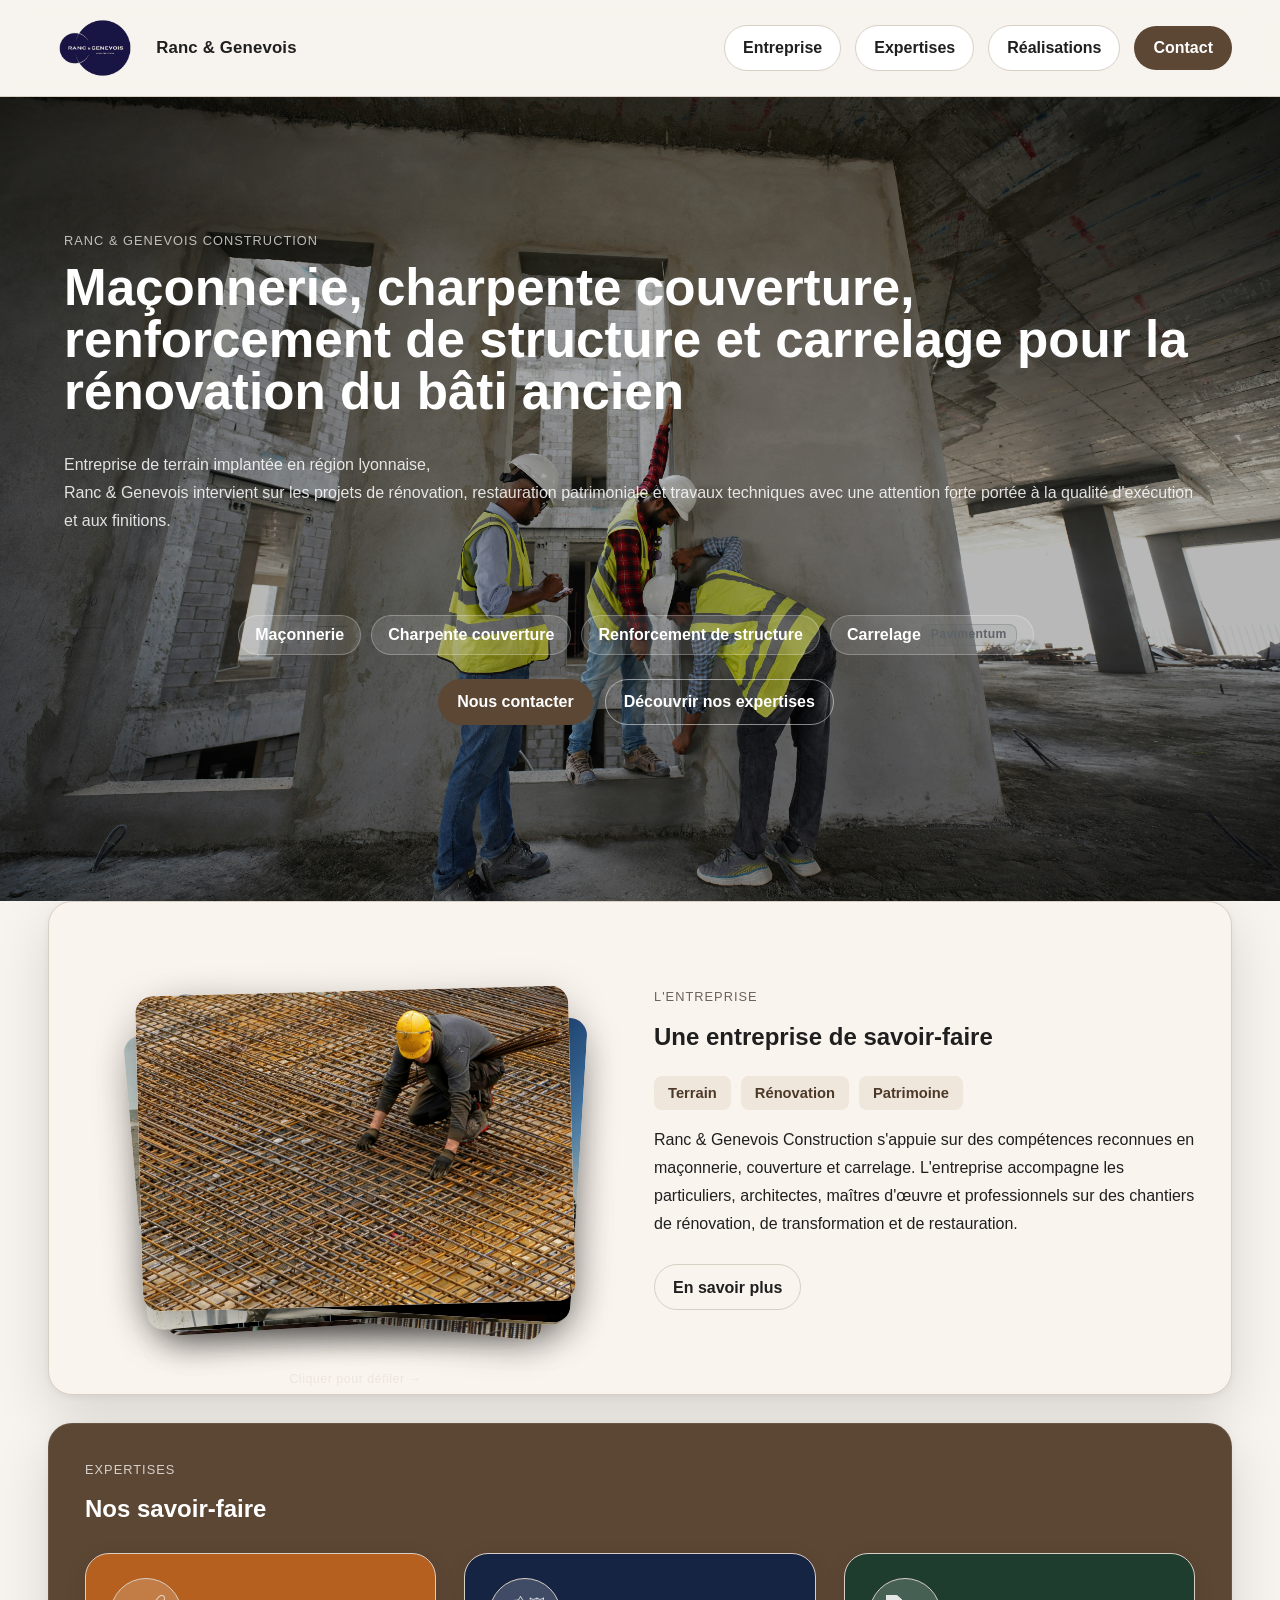
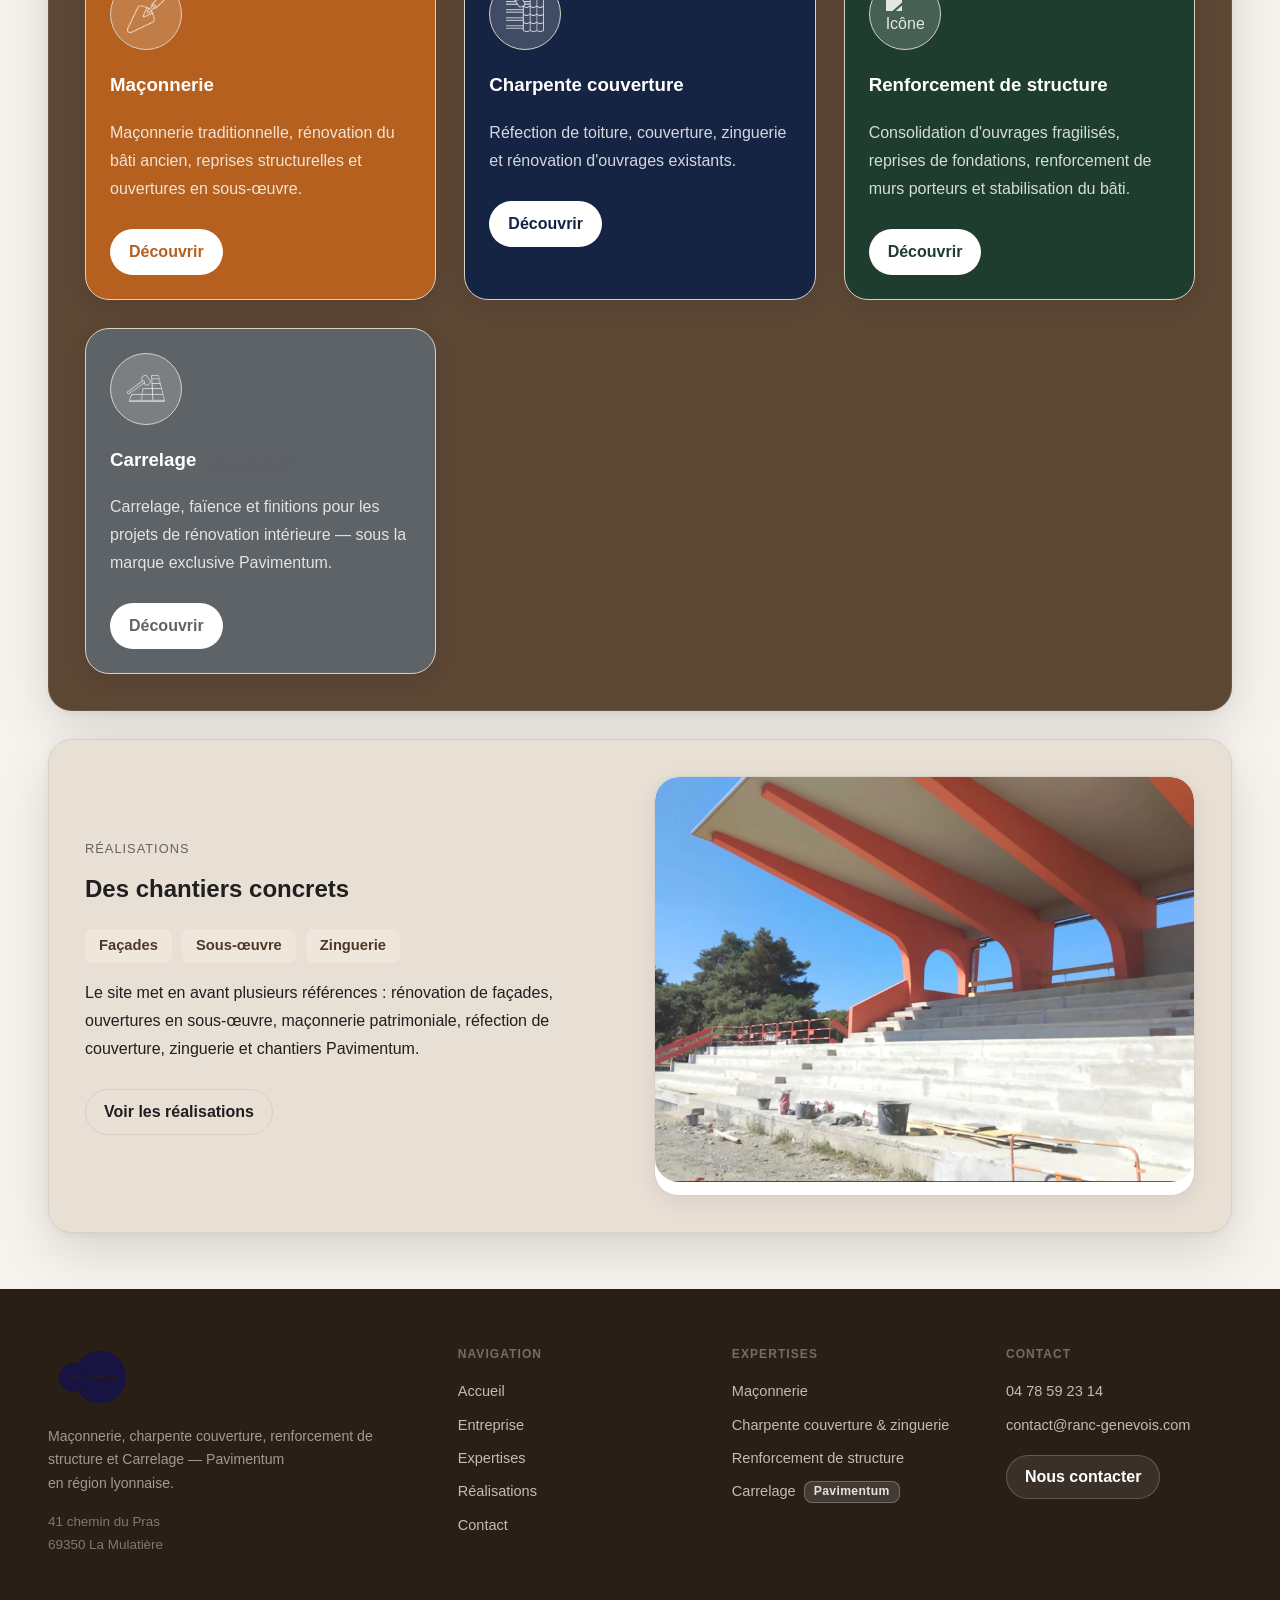
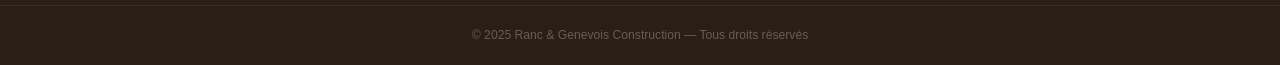
==== index.html @ 5264673f "Update index.html" ====
<!DOCTYPE html>
<html lang="fr">
  <head>
    <meta charset="UTF-8" />
    <meta name="viewport" content="width=device-width, initial-scale=1.0" />
    <title>Ranc & Genevois Construction</title>
    <meta
      name="description"
      content="Entreprise de maçonnerie, charpente couverture et carrelage en région lyonnaise."
    />
    <link rel="stylesheet" href="style.css" />
  </head>
  <body>
    <header class="site-header">
      <div class="container header-inner">
        <a href="index.html" class="logo">
          <img src="images/logo.png" alt="Logo Ranc & Genevois Construction" />
          <span class="logo-fallback">Ranc &amp; Genevois</span>
        </a>

        <button class="menu-toggle" aria-label="Ouvrir le menu">☰</button>

        <nav class="main-nav">
          <a href="entreprise.html" class="nav-pill">Entreprise</a>

          <div class="nav-dropdown">
            <a href="expertises.html" class="nav-pill">Expertises</a>
            <div class="dropdown-menu">
              <a href="maconnerie.html">Maçonnerie</a>
              <a href="toiture.html">Charpente couverture &amp; zinguerie</a>
              <a href="renforcement.html">Renforcement de structure</a>
              <a href="carrelage.html">Carrelage <span class="dropdown-pavi-badge">Pavimentum</span></a>
            </div>
          </div>

          <a href="realisations.html" class="nav-pill">Réalisations</a>
          <a href="contact.html" class="btn btn-small">Contact</a>
        </nav>
      </div>
    </header>

    <main>
      <!-- HERO PLEINE LARGEUR -->
      <section class="hero-sticky">
        <div class="hero-panel hero-fullwidth">
          <img
            src="images/hero.jpg"
            alt="Chantier Ranc & Genevois Construction"
            class="hero-bg-image"
          />
          <div class="hero-overlay"></div>
          <div class="container hero-content-wrapper">
            <div class="hero-content">
              <p class="eyebrow">Ranc &amp; Genevois Construction</p>
              <h1>Maçonnerie, charpente couverture, renforcement de structure et carrelage pour la rénovation du bâti ancien</h1>
              <p class="hero-text">
                Entreprise de terrain implantée en région lyonnaise,<br>
                Ranc &amp; Genevois intervient sur les projets de rénovation, restauration patrimoniale
                et travaux techniques avec une attention forte portée à la qualité d'exécution et aux finitions.
              </p>

              <div class="hero-tags">
                <a href="maconnerie.html" class="tag tag-maconnerie">Maçonnerie</a>
                <a href="toiture.html" class="tag tag-charpente">Charpente couverture</a>
                <a href="renforcement.html" class="tag tag-renforcement">Renforcement de structure</a>
                <a href="carrelage.html" class="tag tag-pavi">Carrelage <span class="dropdown-pavi-badge">Pavimentum</span></a>
              </div>

              <div class="hero-actions">
                <a href="contact.html" class="btn">Nous contacter</a>
                <a href="expertises.html" class="btn btn-secondary">Découvrir nos expertises</a>
              </div>
            </div>
          </div>
        </div>
      </section>

      <!-- SECTIONS QUI DÉFILENT PAR-DESSUS -->
      <section class="stack-section first-stack">
        <div class="container">
          <div class="stack-card split-grid raised-card">
            <div class="photo-stack" id="photoStack">
              <div class="photo-stack-card" data-index="7">
                <img src="images/entreprise/stack-7.jpg" alt="Chantier Ranc & Genevois" />
              </div>
              <div class="photo-stack-card" data-index="6">
                <img src="images/entreprise/stack-6.jpg" alt="Chantier Ranc & Genevois" />
              </div>
              <div class="photo-stack-card" data-index="5">
                <img src="images/entreprise/stack-5.jpg" alt="Chantier Ranc & Genevois" />
              </div>
              <div class="photo-stack-card" data-index="4">
                <img src="images/entreprise/stack-4.jpg" alt="Chantier Ranc & Genevois" />
              </div>
              <div class="photo-stack-card" data-index="3">
                <img src="images/entreprise/stack-3.jpg" alt="Chantier Ranc & Genevois" />
              </div>
              <div class="photo-stack-card" data-index="2">
                <img src="images/entreprise/stack-2.jpg" alt="Équipe Ranc & Genevois" />
              </div>
              <div class="photo-stack-card" data-index="1">
                <img src="images/entreprise/stack-1.jpg" alt="Réalisation Ranc & Genevois" />
              </div>
              <div class="photo-stack-hint">Cliquer pour défiler →</div>
            </div>

            <div class="text-block">
              <p class="eyebrow">L'entreprise</p>
              <h2>Une entreprise de savoir-faire</h2>

              <div class="mini-tags">
                <span class="mini-tag">Terrain</span>
                <span class="mini-tag">Rénovation</span>
                <span class="mini-tag">Patrimoine</span>
              </div>

              <p>
                Ranc &amp; Genevois Construction s'appuie sur des compétences reconnues
                en maçonnerie, couverture et carrelage. L'entreprise accompagne les
                particuliers, architectes, maîtres d'œuvre et professionnels sur des
                chantiers de rénovation, de transformation et de restauration.
              </p>

              <a href="entreprise.html" class="btn btn-secondary section-btn">En savoir plus</a>
            </div>
          </div>
        </div>
      </section>

      <section class="stack-section">
        <div class="container">
          <div class="stack-card brown-card">
            <div class="section-heading">
              <p class="eyebrow light">Expertises</p>
              <h2>Nos savoir-faire</h2>
            </div>

            <div class="cards-grid">
              <article class="card expertise-card expertise-card-maconnerie">
                <div class="icon-circle">
                  <img src="images/icons/maconnerie.png" alt="Icône maçonnerie" class="icon-image" />
                </div>
                <h3>Maçonnerie</h3>
                <p>
                  Maçonnerie traditionnelle, rénovation du bâti ancien, reprises
                  structurelles et ouvertures en sous-œuvre.
                </p>
                <a href="maconnerie.html" class="btn btn-secondary section-btn">Découvrir</a>
              </article>

              <article class="card expertise-card expertise-card-charpente">
                <div class="icon-circle">
                  <img src="images/icons/toiture.png" alt="Icône charpente couverture" class="icon-image" />
                </div>
                <h3>Charpente couverture</h3>
                <p>
                  Réfection de toiture, couverture, zinguerie et rénovation
                  d'ouvrages existants.
                </p>
                <a href="toiture.html" class="btn btn-secondary section-btn">Découvrir</a>
              </article>

              <article class="card expertise-card expertise-card-renforcement">
                <div class="icon-circle">
                  <img src="images/icons/renforcement.png" alt="Icône renforcement de structure" class="icon-image" />
                </div>
                <h3>Renforcement de structure</h3>
                <p>
                  Consolidation d'ouvrages fragilisés, reprises de fondations,
                  renforcement de murs porteurs et stabilisation du bâti.
                </p>
                <a href="renforcement.html" class="btn btn-secondary section-btn">Découvrir</a>
              </article>

              <article class="card expertise-card expertise-card-pavi">
                <div class="icon-circle">
                  <img src="images/icons/carrelage.png" alt="Icône Pavimentum" class="icon-image" />
                </div>
                <h3>Carrelage <span class="dropdown-pavi-badge">Pavimentum</span></h3>
                <p>
                  Carrelage, faïence et finitions pour les projets de rénovation
                  intérieure — sous la marque exclusive Pavimentum.
                </p>
                <a href="carrelage.html" class="btn btn-secondary section-btn">Découvrir</a>
              </article>
            </div>
          </div>
        </div>
      </section>

      <section class="stack-section last-stack">
        <div class="container">
          <div class="stack-card split-grid reverse-mobile">
            <div class="text-block">
              <p class="eyebrow">Réalisations</p>
              <h2>Des chantiers concrets</h2>

              <div class="mini-tags">
                <span class="mini-tag">Façades</span>
                <span class="mini-tag">Sous-œuvre</span>
                <span class="mini-tag">Zinguerie</span>
              </div>

              <p>
                Le site met en avant plusieurs références : rénovation de
                façades, ouvertures en sous-œuvre, maçonnerie patrimoniale, réfection
                de couverture, zinguerie et chantiers Pavimentum.
              </p>

              <a href="realisations.html" class="btn btn-secondary section-btn">Voir les réalisations</a>
            </div>

            <div class="card media-card">
              <img src="images/realisations/home-realisation.jpg" alt="Chantier Ranc & Genevois Construction" style="width:100%;height:100%;object-fit:cover;border-radius:var(--radius);" />
            </div>
          </div>
        </div>
      </section>
    </main>

        <footer class="site-footer">
      <div class="container footer-grid">

        <div class="footer-col footer-col-brand">
          <a href="index.html" class="footer-logo-link">
            <img src="images/logo.png" alt="Logo Ranc &amp; Genevois Construction" class="footer-logo-img" />
          </a>
          <p class="footer-tagline">Maçonnerie, charpente couverture, renforcement de structure et Carrelage — Pavimentum<br>en région lyonnaise.</p>
          <address class="footer-address">
            41 chemin du Pras<br>
            69350 La Mulatière
          </address>
        </div>

        <div class="footer-col">
          <h4 class="footer-heading">Navigation</h4>
          <ul class="footer-links">
            <li><a href="index.html">Accueil</a></li>
            <li><a href="entreprise.html">Entreprise</a></li>
            <li><a href="expertises.html">Expertises</a></li>
            <li><a href="realisations.html">Réalisations</a></li>
            <li><a href="contact.html">Contact</a></li>
          </ul>
        </div>

        <div class="footer-col">
          <h4 class="footer-heading">Expertises</h4>
          <ul class="footer-links">
            <li><a href="maconnerie.html">Maçonnerie</a></li>
            <li><a href="toiture.html">Charpente couverture &amp; zinguerie</a></li>
            <li><a href="renforcement.html">Renforcement de structure</a></li>
            <li><a href="carrelage.html">Carrelage <span class="dropdown-pavi-badge">Pavimentum</span></a></li>
          </ul>
        </div>

        <div class="footer-col">
          <h4 class="footer-heading">Contact</h4>
          <a href="tel:+33478592314" class="footer-contact-item">04 78 59 23 14</a>
          <a href="mailto:contact@ranc-genevois.com" class="footer-contact-item">contact@ranc-genevois.com</a>
          <a href="contact.html" class="btn btn-small footer-cta">Nous contacter</a>
        </div>

      </div>

      <div class="footer-bottom">
        <div class="container footer-bottom-inner">
          <p>&copy; 2025 Ranc &amp; Genevois Construction — Tous droits réservés</p>
        </div>
      </div>
    </footer>

    <script src="script.js"></script>
  </body>
</html>
---- style.css ----
:root {
  --background: #f7f3ee;
  --foreground: #1f1f1f;
  --muted: #ece5dc;
  --border: #d8cfc5;
  --accent: #5c4634;
  --accent-contrast: #ffffff;
  --max-width: 1240px;
  --radius: 24px;
  --shadow: 0 12px 30px rgba(0, 0, 0, 0.08);
}

* {
  box-sizing: border-box;
}

html {
  scroll-behavior: smooth;
}

body {
  margin: 0;
  background: var(--background);
  color: var(--foreground);
  font-family: Arial, Helvetica, sans-serif;
  line-height: 1.6;
}

img {
  max-width: 100%;
  display: block;
}

a {
  color: inherit;
  text-decoration: none;
}

.container {
  width: min(var(--max-width), calc(100% - 96px));
  margin: 0 auto;
}

.narrow {
  max-width: 820px;
}

.page {
  min-height: 60vh;
}

.site-header {
  position: sticky;
  top: 0;
  z-index: 100;
  background: rgba(247, 243, 238, 0.92);
  backdrop-filter: blur(10px);
  border-bottom: 1px solid var(--border);
}

.header-inner {
  min-height: 96px;
  display: flex;
  align-items: center;
  justify-content: space-between;
  gap: 24px;
}

.logo {
  display: inline-flex;
  align-items: center;
  gap: 12px;
  min-width: 180px;
  transition: transform 0.25s ease;
  transform-origin: left center;
}

.logo:hover {
  transform: scale(1.35);
}

.logo img {
  height: 68px;
  width: auto;
  object-fit: contain;
}

.logo-fallback {
  font-weight: 700;
  font-size: 1.05rem;
  color: var(--foreground);
  letter-spacing: 0.01em;
}

.main-nav {
  display: flex;
  align-items: center;
  gap: 14px;
  position: relative;
}

.nav-pill,
.btn {
  display: inline-flex;
  align-items: center;
  justify-content: center;
  min-height: 46px;
  padding: 0 18px;
  border-radius: 999px;
  font-weight: 700;
  transition: 0.25s ease;
}

.nav-pill {
  background: #fff;
  border: 1px solid var(--border);
}

.nav-pill:hover,
.btn:hover {
  transform: translateY(-1px);
  box-shadow: var(--shadow);
}

.btn {
  background: var(--accent);
  color: var(--accent-contrast);
  border: 1px solid transparent;
}

.btn-small {
  min-height: 44px;
}

.btn-secondary {
  background: transparent;
  color: var(--foreground);
  border: 1px solid var(--border);
}

.section-btn {
  margin-top: 10px;
}

.menu-toggle {
  display: none;
  border: 1px solid var(--border);
  background: white;
  border-radius: 10px;
  padding: 8px 12px;
  cursor: pointer;
}

.nav-dropdown {
  position: relative;
}

.dropdown-menu {
  position: absolute;
  top: calc(100% + 10px);
  left: 0;
  min-width: 240px;
  background: #fff;
  border: 1px solid rgba(0,0,0,0.08);
  border-radius: 18px;
  box-shadow: 0 16px 40px rgba(0,0,0,0.12);
  padding: 10px;
  display: grid;
  gap: 6px;
  opacity: 0;
  visibility: hidden;
  transform: translateY(8px);
  transition: 0.25s ease;
  z-index: 200;
}

.dropdown-menu a {
  padding: 12px 14px;
  border-radius: 12px;
  background: #f5f5f5;
  border: 1px solid rgba(0,0,0,0.06);
  font-weight: 600;
  color: #1a1a1a;
  display: flex;
  align-items: center;
  justify-content: space-between;
  gap: 10px;
}

.dropdown-menu a:hover {
  background: #ebebeb;
  color: var(--accent);
  border-color: rgba(0,0,0,0.10);
}

/* Badge Pavimentum dans le dropdown — visible sur fond clair */
.dropdown-pavi-badge {
  display: inline-flex;
  align-items: center;
  min-height: 22px;
  padding: 0 9px;
  border-radius: 8px;
  background: rgba(94,99,104,0.10);
  border: 1px solid rgba(94,99,104,0.30);
  font-size: 0.76rem;
  font-weight: 700;
  color: var(--color-pavi, #5e6368);
  letter-spacing: 0.03em;
  flex-shrink: 0;
}

.nav-dropdown:hover .dropdown-menu,
.nav-dropdown:focus-within .dropdown-menu {
  opacity: 1;
  visibility: visible;
  transform: translateY(0);
}

.hero-shell {
  padding: 32px 0 0;
}

.hero-sticky {
  position: sticky;
  top: 96px;
  z-index: 1;
}

.hero-panel {
  background: #f1e8de;
  border: 1px solid var(--border);
  border-radius: 30px;
  box-shadow: var(--shadow);
  overflow: hidden;
  position: relative;
  z-index: 1;
}

/* HERO PLEINE LARGEUR (index.html) */
.hero-fullwidth {
  border-radius: 0;
  border: none;
  background: #1a1a1a;
  min-height: calc(100vh - 96px);
  display: flex;
  align-items: stretch;
  box-shadow: none;
}

.hero-bg-image {
  position: absolute;
  inset: 0;
  width: 100%;
  height: 100%;
  object-fit: cover;
  object-position: center;
  z-index: 0;
}

.hero-overlay {
  position: absolute;
  inset: 0;
  background: rgba(0, 0, 0, 0.28);
  z-index: 1;
  pointer-events: none; /* ne bloque pas les clics */
}

.hero-bg-image {
  pointer-events: none; /* ne bloque pas les clics */
}

.hero-content-wrapper {
  position: relative;
  z-index: 2;
  width: 100%;
  padding: 14px 0 56px;
  display: flex;
  align-items: stretch;
}

/* ── 3 couleurs expertise ── */
:root {
  --color-maconnerie:    #b5601e;
  --color-charpente:     #162444;
  --color-pavi:          #5e6368;
  --color-renforcement:  #1e3d2e;
}

/* Le container doit aussi transmettre le flex pour que margin-top:auto fonctionne */
.hero-content-wrapper > .container {
  display: flex;
  align-items: stretch;
  flex: 1;
}

.hero-content-wrapper.container {
  padding-left: 64px;
  padding-right: 64px;
}

.hero-fullwidth .hero-content h1 {
  color: #fff;
}

.hero-fullwidth .hero-text {
  color: rgba(255, 255, 255, 0.85);
}

.hero-fullwidth .eyebrow {
  color: rgba(255, 255, 255, 0.7);
}

.hero-fullwidth .tag {
  background: rgba(255, 255, 255, 0.12);
  border-color: rgba(255, 255, 255, 0.25);
  color: #fff;
}

.hero-fullwidth .btn-secondary {
  color: #fff;
  border-color: rgba(255, 255, 255, 0.5);
}

.hero-fullwidth .btn-secondary:hover {
  background: rgba(255, 255, 255, 0.1);
}

.hero-fullwidth .hero-content {
  display: flex;
  flex-direction: column;
  flex: 1;
  text-align: center;
}

.hero-fullwidth .hero-content h1,
.hero-fullwidth .hero-content p {
  text-align: left;
}

.hero-fullwidth .hero-tags {
  margin-top: auto;
  padding-top: 64px;
}

.hero-fullwidth .hero-tags,
.hero-fullwidth .hero-actions {
  justify-content: center;
}

.hero-fullwidth {
  transition: opacity 0.35s ease;
}

.hero-grid,
.split-grid,
.cards-grid {
  display: grid;
  gap: 28px;
}

.hero-grid {
  grid-template-columns: 1.05fr 1fr;
  align-items: stretch;
  min-height: calc(100vh - 160px);
  padding: 32px;
}

.split-grid {
  grid-template-columns: 1fr 1fr;
  align-items: center;
}

.expertise-layout {
  align-items: start;
}

.cards-grid {
  grid-template-columns: repeat(3, 1fr);
}

.hero-content {
  align-self: center;
  padding-right: 8px;
}

.hero-content h1,
.page-hero h1 {
  margin: 0 0 16px;
  font-size: clamp(2.2rem, 4vw, 4.4rem);
  line-height: 1.02;
}

.hero-text,
.text-block p,
.expertise-card p,
.lead,
.project-content p {
  line-height: 1.75;
}

.eyebrow {
  margin: 0 0 10px;
  text-transform: uppercase;
  letter-spacing: 0.08em;
  font-size: 0.8rem;
  color: #6a625b;
}

.eyebrow.light {
  color: rgba(255, 255, 255, 0.75);
}

.hero-actions {
  display: flex;
  gap: 12px;
  flex-wrap: wrap;
  margin-top: 24px;
}

.hero-tags,
.mini-tags,
.project-tags,
.quick-links {
  display: flex;
  flex-wrap: wrap;
  gap: 10px;
}

.hero-tags {
  margin-top: 20px;
  position: relative;
  z-index: 1;
}

.mini-tags {
  margin-bottom: 16px;
}

.project-tags {
  display: flex;
  flex-wrap: wrap;
  gap: 12px;
  margin-bottom: 20px;
}

.tag,
.mini-tag {
  display: inline-flex;
  align-items: center;
  border-radius: 999px;
  font-weight: 700;
}

.mini-tag {
  border-radius: 8px;
}

.tag {
  min-height: 40px;
  padding: 0 16px;
  background: var(--accent);
  color: white;
  border: 1px solid rgba(255, 255, 255, 0.08);
  border-radius: 8px;
  transition: opacity 0.2s ease, transform 0.2s ease;
}

/* Liens-tags cliquables : on garde le pill */
a.tag {
  border-radius: 999px;
}

a.tag:hover {
  opacity: 0.85;
  transform: translateY(-1px);
}

.mini-tag {
  min-height: 34px;
  padding: 0 14px;
  background: #efe6dc;
  color: #4d3928;
  font-size: 0.92rem;
  /* Non-cliquable : coins légèrement carrés */
  border-radius: 8px;
}

/* ── Couleurs par expertise sur les .tag ── */
.tag-maconnerie {
  background: var(--color-maconnerie);
  border-color: transparent;
  color: #fff;
}
.tag-charpente {
  background: var(--color-charpente);
  border-color: transparent;
  color: #fff;
}
.tag-pavi {
  background: var(--color-pavi);
  border-color: transparent;
  color: #fff;
}

/* ── Couleurs par expertise sur les .mini-tag ── */
.mini-tag-maconnerie {
  background: var(--color-maconnerie);
  color: #fff;
}
.mini-tag-charpente {
  background: var(--color-charpente);
  color: #fff;
}
.mini-tag-pavi {
  background: var(--color-pavi);
  color: #fff;
}
.mini-tag-renforcement {
  background: var(--color-renforcement);
  color: #fff;
}

/* ── Couleurs par expertise sur les .nav-pill (liens quick) ── */
.nav-pill-maconnerie {
  border-color: var(--color-maconnerie);
  color: var(--color-maconnerie);
}
.nav-pill-maconnerie:hover {
  background: var(--color-maconnerie);
  color: #fff;
}
.nav-pill-charpente {
  border-color: var(--color-charpente);
  color: var(--color-charpente);
}
.nav-pill-charpente:hover {
  background: var(--color-charpente);
  color: #fff;
}
.nav-pill-pavi {
  border-color: var(--color-pavi);
  color: var(--color-pavi);
}
.nav-pill-pavi:hover {
  background: var(--color-pavi);
  color: #fff;
}
.nav-pill-renforcement {
  border-color: var(--color-renforcement);
  color: var(--color-renforcement);
}
.nav-pill-renforcement:hover {
  background: var(--color-renforcement);
  color: #fff;
}

.hero-visual,
.card,
.stack-card,
.before-after-slider,
.content-card {
  border-radius: var(--radius);
  overflow: hidden;
}

.hero-visual,
.media-card {
  min-height: 420px;
  background: #e4d9ce;
  border: 1px solid var(--border);
  box-shadow: 0 6px 20px rgba(0, 0, 0, 0.07);
}

/* ── Photo stack ── */
.photo-stack {
  position: relative;
  min-height: 420px;
  display: flex;
  align-items: center;
  justify-content: center;
  cursor: pointer;
}

.photo-stack-card {
  position: absolute;
  inset: 0;
  margin: auto;
  width: 80%;
  height: 75%;
  border-radius: 18px;
  overflow: hidden;
  background: #e4d9ce;
  box-shadow: 0 12px 40px rgba(0,0,0,0.22);
  transition: transform 0.45s cubic-bezier(0.4,0,0.2,1),
              box-shadow 0.45s ease,
              opacity 0.45s ease;
  user-select: none;
}

.photo-stack-card img {
  width: 100%;
  height: 100%;
  object-fit: cover;
  display: block;
  pointer-events: none;
}

/* Effet de profondeur + rotations et translations désordonnées */
.photo-stack-card:nth-last-child(2) { transform: translate(  0px,   0px) scale(1.000) rotate(-1.5deg); z-index: 7; }
.photo-stack-card:nth-last-child(3) { transform: translate( 14px,  10px) scale(0.968) rotate( 3.5deg); z-index: 6; }
.photo-stack-card:nth-last-child(4) { transform: translate(-18px,  18px) scale(0.936) rotate(-5.0deg); z-index: 5; }
.photo-stack-card:nth-last-child(5) { transform: translate( 22px,  26px) scale(0.904) rotate( 2.5deg); z-index: 4; }
.photo-stack-card:nth-last-child(6) { transform: translate(-10px,  34px) scale(0.872) rotate(-4.0deg); z-index: 3; }
.photo-stack-card:nth-last-child(7) { transform: translate( 18px,  42px) scale(0.840) rotate( 6.0deg); z-index: 2; }
.photo-stack-card:nth-last-child(8) { transform: translate(-22px,  50px) scale(0.808) rotate(-3.5deg); z-index: 1; }

/* Carte qui part vers le haut au clic */
.photo-stack-card.swipe-up {
  transform: translateY(-150%) scale(1) !important;
  opacity: 0;
  pointer-events: none;
  z-index: 10 !important;
}

/* Indicateur cliquable */
.photo-stack-hint {
  position: absolute;
  bottom: -32px;
  left: 50%;
  transform: translateX(-50%);
  font-size: 0.78rem;
  color: var(--muted, #888);
  letter-spacing: 0.04em;
  pointer-events: none;
}

.card,
.content-card {
  background: #fff;
  border: 1px solid var(--border);
  box-shadow: 0 6px 24px rgba(0, 0, 0, 0.07);
}

.content-card {
  padding: 24px;
  background: #fdfaf7;
}

.placeholder {
  width: 100%;
  height: 100%;
  min-height: 280px;
  display: grid;
  place-items: center;
  color: #6a625b;
  text-align: center;
  padding: 20px;
}

.stack-section {
  position: relative;
  z-index: 5;
  padding-bottom: 28px;
  /* Le fond de la section ne doit pas bloquer les clics sur le hero */
  pointer-events: none;
}

/* Mais le contenu des cards reste cliquable */
.stack-section .stack-card,
.stack-section .stack-card * {
  pointer-events: auto;
}

.first-stack {
  margin-top: -110px;
  padding-top: 110px;
  background: transparent;
}


.stack-card {
  background: var(--background);
  border: 1px solid var(--border);
  box-shadow: 0 20px 56px rgba(0, 0, 0, 0.13), 0 2px 8px rgba(0, 0, 0, 0.06);
  padding: 36px;
  position: relative;
  z-index: 10;
}

/* Première étiquette — beige chaud clair */
.raised-card {
  z-index: 20;
  background: #faf4ee;
}

/* Deuxième étiquette (brown-card) — déjà brun foncé, ok */

/* Troisième étiquette — beige plus soutenu */
.last-stack .stack-card {
  background: #e8dfd5;
}

.brown-card {
  background: var(--accent);
  color: white;
  border-color: rgba(255, 255, 255, 0.08);
}

.brown-card .expertise-card {
  background: rgba(255, 255, 255, 0.96);
  color: var(--foreground);
}

/* Cartes colorées par expertise sur la homepage */
.brown-card .expertise-card.expertise-card-maconnerie {
  background: var(--color-maconnerie);
  color: #fff;
}
.brown-card .expertise-card.expertise-card-charpente {
  background: var(--color-charpente);
  color: #fff;
}
.brown-card .expertise-card.expertise-card-renforcement {
  background: var(--color-renforcement);
  color: #fff;
}
.brown-card .expertise-card.expertise-card-pavi {
  background: var(--color-pavi);
  color: #fff;
}

.brown-card .expertise-card.expertise-card-maconnerie h3,
.brown-card .expertise-card.expertise-card-charpente h3,
.brown-card .expertise-card.expertise-card-renforcement h3,
.brown-card .expertise-card.expertise-card-pavi h3 {
  color: #fff;
}

.brown-card .expertise-card.expertise-card-maconnerie p,
.brown-card .expertise-card.expertise-card-charpente p,
.brown-card .expertise-card.expertise-card-renforcement p,
.brown-card .expertise-card.expertise-card-pavi p {
  color: rgba(255,255,255,0.82);
}

.brown-card .expertise-card.expertise-card-maconnerie .icon-circle,
.brown-card .expertise-card.expertise-card-charpente .icon-circle,
.brown-card .expertise-card.expertise-card-renforcement .icon-circle,
.brown-card .expertise-card.expertise-card-pavi .icon-circle {
  background: rgba(255,255,255,0.18);
}

.brown-card .expertise-card.expertise-card-maconnerie .icon-image,
.brown-card .expertise-card.expertise-card-charpente .icon-image,
.brown-card .expertise-card.expertise-card-renforcement .icon-image,
.brown-card .expertise-card.expertise-card-pavi .icon-image {
  filter: brightness(0) invert(1);
  opacity: 0.85;
}

.brown-card .expertise-card.expertise-card-maconnerie .btn-secondary,
.brown-card .expertise-card.expertise-card-charpente .btn-secondary,
.brown-card .expertise-card.expertise-card-renforcement .btn-secondary,
.brown-card .expertise-card.expertise-card-pavi .btn-secondary {
  background: #fff;
  color: inherit;
  border-color: transparent;
  font-weight: 700;
}

.brown-card .expertise-card.expertise-card-maconnerie    .btn-secondary { color: var(--color-maconnerie); }
.brown-card .expertise-card.expertise-card-charpente     .btn-secondary { color: var(--color-charpente); }
.brown-card .expertise-card.expertise-card-renforcement  .btn-secondary { color: var(--color-renforcement); }
.brown-card .expertise-card.expertise-card-pavi          .btn-secondary { color: var(--color-pavi); }

.brown-card .icon-circle {
  background: #f2ebe3;
}

.last-stack {
  padding-bottom: 56px;
}

.section,
.page-hero {
  padding: 56px 0;
}

.section-heading {
  margin-bottom: 24px;
}

.text-block h2,
.section-heading h2,
.expertise-card h2,
.expertise-card h3,
.project-content h2 {
  margin-top: 0;
}

.expertise-card {
  padding: 24px;
  min-height: 100%;
}

.icon-circle {
  width: 72px;
  height: 72px;
  border-radius: 999px;
  background: var(--muted);
  border: 1px solid var(--border);
  margin-bottom: 20px;
  display: flex;
  align-items: center;
  justify-content: center;
  overflow: hidden;
}

.icon-image {
  width: 38px;
  height: 38px;
  object-fit: contain;
}

/* AVANT / APRÈS */
.before-after-slider {
  position: relative;
  height: 620px;
  border: 1px solid var(--border);
  background: var(--muted);
  user-select: none;
  box-shadow: var(--shadow);
}

.portrait-slider {
  min-height: 620px;
}

.before-after-stage {
  position: absolute;
  inset: 0;
  width: 100%;
  height: 100%;
}

.before-after-image {
  position: absolute;
  inset: 0;
  width: 100%;
  height: 100%;
  object-fit: cover;
  object-position: center;
}

.base-image,
.before-image {
  z-index: 1;
}

.after-image-wrapper {
  position: absolute;
  inset: 0 auto 0 0;
  height: 100%;
  overflow: hidden;
  z-index: 2;
}

.overlay-image,
.after-image {
  position: absolute;
  inset: 0;
  width: 100%;
  height: 100%;
  object-fit: cover;
  object-position: center;
}

.before-after-divider {
  position: absolute;
  top: 0;
  bottom: 0;
  width: 2px;
  background: #fff;
  transform: translateX(-50%);
  z-index: 4;
  pointer-events: none;
  box-shadow: 0 0 0 1px rgba(0, 0, 0, 0.08);
}

.before-after-handle {
  position: absolute;
  top: 50%;
  left: 50%;
  width: 46px;
  height: 46px;
  border-radius: 999px;
  background: #fff;
  border: 1px solid var(--border);
  transform: translate(-50%, -50%);
  box-shadow: var(--shadow);
}

.before-after-handle::before,
.before-after-handle::after {
  content: "";
  position: absolute;
  top: 50%;
  width: 8px;
  height: 8px;
  border-top: 2px solid var(--accent);
  border-right: 2px solid var(--accent);
}

.before-after-handle::before {
  left: 12px;
  transform: translateY(-50%) rotate(-135deg);
}

.before-after-handle::after {
  right: 12px;
  transform: translateY(-50%) rotate(45deg);
}

.before-after-range {
  position: absolute;
  inset: 0;
  width: 100%;
  height: 100%;
  opacity: 0;
  z-index: 5;
  cursor: ew-resize;
}

.before-after-label {
  position: absolute;
  top: 16px;
  z-index: 6;
  padding: 8px 14px;
  border-radius: 8px;
  background: rgba(255, 255, 255, 0.94);
  border: 1px solid var(--border);
  font-weight: 700;
  font-size: 0.95rem;
}

.before-label {
  left: 16px;
}

.after-label {
  right: 16px;
}

/* RÉALISATIONS */
.realisations-grid {
  display: grid;
  gap: 28px;
}

.project-card-vertical {
  display: block;
  overflow: hidden;
  margin-bottom: 6px;
}

.project-content {
  padding: 34px 34px 0;
}

.project-content h2 {
  margin: 0 0 20px;
  line-height: 1.1;
}

.project-content p {
  margin: 0 0 12px;
}

.project-footer {
  padding: 0 34px 34px;
}

.before-after-block {
  display: grid;
  grid-template-columns: 1fr 1fr;
  gap: 28px;
  padding: 10px 34px 34px;
}

.before-after-column {
  display: flex;
  flex-direction: column;
  gap: 14px;
}

.before-after-title {
  margin: 0 0 4px;
  font-size: 1rem;
}

.project-gallery {
  display: grid;
  gap: 12px;
}

.project-gallery img {
  width: 100%;
  height: 320px;
  object-fit: cover;
  border-radius: 18px;
  border: 1px solid var(--border);
  background: var(--muted);
  display: block;
}

.gallery-1 {
  grid-template-columns: 1fr;
}

.gallery-2 {
  grid-template-columns: 1fr 1fr;
}

/* CARTE GOOGLE MAPS */
.map-card {
  border-radius: var(--radius);
  overflow: hidden;
  border: 1px solid var(--border);
  min-height: 380px;
}

.map-card iframe {
  width: 100%;
  height: 100%;
  min-height: 380px;
  border: 0;
  display: block;
}

/* ENTREPRISE – double photo équipe */
.double-media {
  display: grid;
  grid-template-columns: 1fr 1fr;
  gap: 16px;
  margin-top: 24px;
}

.small-media {
  min-height: 220px;
}

/* CONTACT */
.contact-card {
  background: #fff;
  border: 1px solid var(--border);
  border-radius: var(--radius);
  padding: 32px;
}

.contact-card p {
  margin: 8px 0;
  line-height: 1.75;
}

.contact-card a {
  color: var(--accent);
  font-weight: 600;
}

.contact-card a:hover {
  text-decoration: underline;
}

/* ORGANIGRAMME */
.org-grid {
  display: grid;
  grid-template-columns: repeat(3, 1fr);
  gap: 12px;
  margin-top: 20px;
}

.org-box {
  padding: 14px 16px;
  background: var(--muted);
  border: 1px solid var(--border);
  border-radius: 12px;
  font-weight: 600;
  font-size: 0.9rem;
  text-align: center;
}

.org-main {
  grid-column: 1 / -1;
  background: var(--accent);
  color: #fff;
  border-color: transparent;
}

/* FOOTER */
.site-footer {
  background: #2a1f16;
  color: rgba(255,255,255,0.75);
  margin-top: 0;
  border-top: none;
  padding: 0;
}

.footer-grid {
  display: grid;
  grid-template-columns: 1.6fr 1fr 1fr 1fr;
  gap: 48px;
  padding: 56px 0 48px;
}

.footer-col {
  display: flex;
  flex-direction: column;
}

.footer-col-brand {
  gap: 16px;
}

.footer-logo-link { display: inline-block; }

.footer-logo-img {
  height: 64px;
  width: auto;
  object-fit: contain;
}

.footer-tagline {
  font-size: 0.88rem;
  line-height: 1.65;
  color: rgba(255,255,255,0.55);
  margin: 0;
}

.footer-address {
  font-style: normal;
  font-size: 0.84rem;
  color: rgba(255,255,255,0.40);
  line-height: 1.7;
  margin: 0;
}

.footer-heading {
  font-size: 0.75rem;
  font-weight: 700;
  text-transform: uppercase;
  letter-spacing: 0.09em;
  color: rgba(255,255,255,0.35);
  margin: 0 0 16px;
}

.footer-links {
  list-style: none;
  padding: 0;
  margin: 0;
  display: flex;
  flex-direction: column;
  gap: 10px;
}

.footer-links a {
  color: rgba(255,255,255,0.70);
  font-size: 0.91rem;
  font-weight: 500;
  display: flex;
  align-items: center;
  gap: 8px;
  transition: color 0.2s;
}

.footer-links a:hover { color: #fff; }

.footer-contact-item {
  display: block;
  color: rgba(255,255,255,0.70);
  font-size: 0.91rem;
  font-weight: 500;
  margin-bottom: 10px;
  transition: color 0.2s;
}

.footer-contact-item:hover { color: #fff; }

.footer-cta {
  margin-top: 8px;
  align-self: flex-start;
  background: rgba(255,255,255,0.08) !important;
  color: #fff !important;
  border-color: rgba(255,255,255,0.20) !important;
}

.footer-cta:hover {
  background: rgba(255,255,255,0.16) !important;
}

/* Badge Pavimentum sur fond sombre (footer) */
.site-footer .dropdown-pavi-badge {
  background: rgba(255,255,255,0.12);
  border-color: rgba(255,255,255,0.25);
  color: rgba(255,255,255,0.85);
}

.footer-bottom {
  border-top: 1px solid rgba(255,255,255,0.07);
  padding: 20px 0;
}

.footer-bottom-inner {
  display: flex;
  align-items: center;
  justify-content: center;
}

.footer-bottom p {
  font-size: 0.76rem;
  color: rgba(255,255,255,0.28);
  margin: 0;
  text-align: center;
}

@media (max-width: 900px) {
  .hero-grid,
  .split-grid,
  .cards-grid,
  .before-after-block,
  .gallery-2,
  .double-media {
    grid-template-columns: 1fr;
  }

  .org-grid {
    grid-template-columns: 1fr 1fr;
  }

  .menu-toggle {
    display: inline-flex;
  }

  .main-nav {
    position: absolute;
    top: 96px;
    left: 0;
    right: 0;
    display: none;
    flex-direction: column;
    align-items: flex-start;
    gap: 12px;
    padding: 20px 16px;
    background: var(--background);
    border-bottom: 1px solid var(--border);
  }

  .main-nav.open {
    display: flex;
  }

  .dropdown-menu {
    position: static;
    opacity: 1;
    visibility: visible;
    transform: none;
    box-shadow: none;
    width: 100%;
    border: 0;
    padding: 8px 0 0;
    border-radius: 12px;
  }

  .hero-sticky {
    position: relative;
    top: 0;
  }

  .hero-grid {
    min-height: auto;
    padding: 24px;
  }

  .hero-visual,
  .media-card {
    min-height: 300px;
  }

  .before-after-slider,
  .portrait-slider {
    height: 460px;
    min-height: 460px;
  }

  .first-stack {
    margin-top: 0;
    padding-top: 0;
  }

  .stack-card {
    padding: 24px;
  }

  .reverse-mobile {
    display: flex;
    flex-direction: column-reverse;
  }

  .logo img {
    height: 46px;
  }

  .project-gallery img {
    height: 260px;
  }

  .project-content,
  .project-footer {
    padding-left: 22px;
    padding-right: 22px;
  }

  .before-after-block {
    padding-left: 22px;
    padding-right: 22px;
    padding-bottom: 22px;
  }

  .map-card {
    min-height: 300px;
  }

  .map-card iframe {
    min-height: 300px;
  }
}


/* ═══════════════════════════════════════════
   CARDS EXPERTISE COLORÉES (expertises.html)
═══════════════════════════════════════════ */
.expertise-cards-grid {
  display: grid;
  grid-template-columns: repeat(3, 1fr);
  gap: 24px;
  align-items: stretch;
}

.expertise-featured-card {
  border-radius: var(--radius);
  overflow: hidden;
  display: flex;
  flex-direction: column;
  color: #fff;
  box-shadow: 0 16px 48px rgba(0, 0, 0, 0.18);
  transition: transform 0.25s ease, box-shadow 0.25s ease;
}

.expertise-featured-card:hover {
  transform: translateY(-4px);
  box-shadow: 0 24px 64px rgba(0, 0, 0, 0.22);
}

.expertise-card-maconnerie    { background: var(--color-maconnerie); }
.expertise-card-charpente     { background: var(--color-charpente); }
.expertise-card-renforcement  { background: var(--color-renforcement); }
.expertise-card-pavi          { background: var(--color-pavi); }

.efc-icon {
  padding: 32px 32px 0;
}

.efc-icon .icon-image {
  width: 52px;
  height: 52px;
  object-fit: contain;
  filter: brightness(0) invert(1);
  opacity: 0.9;
}

.efc-body {
  padding: 20px 32px;
  flex: 1;
}

.efc-eyebrow {
  font-size: 0.75rem;
  font-weight: 700;
  letter-spacing: 0.1em;
  text-transform: uppercase;
  color: rgba(255, 255, 255, 0.65);
  margin: 0 0 8px;
}

.efc-title {
  font-size: clamp(1.4rem, 2vw, 1.9rem);
  font-weight: 900;
  color: #fff;
  margin: 0 0 14px;
  line-height: 1.1;
}

.efc-text {
  color: rgba(255, 255, 255, 0.85);
  line-height: 1.7;
  font-size: 0.95rem;
  margin: 0 0 20px;
}

.efc-tags {
  display: flex;
  flex-wrap: wrap;
  gap: 8px;
  margin-bottom: 8px;
}

.efc-tag {
  display: inline-flex;
  align-items: center;
  min-height: 30px;
  padding: 0 12px;
  border-radius: 6px;
  background: rgba(255, 255, 255, 0.15);
  border: 1px solid rgba(255, 255, 255, 0.25);
  color: #fff;
  font-weight: 700;
  font-size: 0.82rem;
}

.efc-footer {
  padding: 0 32px 32px;
}

.efc-btn {
  background: #fff !important;
  border-color: transparent !important;
  font-weight: 800;
  width: 100%;
  justify-content: center;
}

.expertise-card-maconnerie   .efc-btn { color: var(--color-maconnerie); }
.expertise-card-charpente    .efc-btn { color: var(--color-charpente); }
.expertise-card-renforcement .efc-btn { color: var(--color-renforcement); }
.expertise-card-pavi         .efc-btn { color: var(--color-pavi); }

.efc-btn:hover {
  opacity: 0.92;
  transform: translateY(-1px);
}

@media (max-width: 900px) {
  .expertise-cards-grid {
    grid-template-columns: 1fr;
  }
}

/* ═══════════════════════════════════════════
   THÈMES COULEUR PAR PAGE D'EXPERTISE
   Chaque page surcharge --accent → tout suit :
   boutons, handles slider, borders, eyebrows…
═══════════════════════════════════════════ */

/* Maçonnerie — brun (couleur par défaut du site, rien à changer) */
body.page-maconnerie {
  --accent: var(--color-maconnerie);
}

/* Charpente couverture — bleu */
body.page-charpente {
  --accent: var(--color-charpente);
}

/* Pavimentum — gris (pavi-page existe déjà pour le header/hero) */
body.pavi-page {
  --accent: var(--color-pavi);
}

/* Renforcement de structure — vert forêt */
body.page-renforcement {
  --accent: var(--color-renforcement);
}

/* ── Bandeau coloré sous le header ── */
body.page-maconnerie .site-header,
body.page-charpente .site-header,
body.page-renforcement .site-header,
body.pavi-page .site-header:not(.pavi-site-header) {
  border-bottom: 3px solid var(--accent);
}

/* ── Hero de page teinté avec la couleur expertise ── */
body.page-maconnerie .page-hero {
  background: linear-gradient(150deg, #ede5dc 0%, var(--background) 55%);
  border-left: 5px solid var(--accent);
}
body.page-charpente .page-hero {
  background: linear-gradient(150deg, #d8eaf8 0%, var(--background) 55%);
  border-left: 5px solid var(--accent);
}
body.pavi-page .page-hero {
  background: linear-gradient(150deg, #e0e2e4 0%, var(--background) 55%);
  border-left: 5px solid var(--accent);
}
body.page-renforcement .page-hero {
  background: linear-gradient(150deg, #d2e4da 0%, var(--background) 55%);
  border-left: 5px solid var(--accent);
}

/* ── Barre colorée en haut de la page principale ── */
body.page-maconnerie .page,
body.page-charpente .page,
body.page-renforcement .page,
body.pavi-page .page {
  border-top: 4px solid var(--accent);
}

/* ── Content cards avec accent coloré sur le dessus ── */
body.page-maconnerie .content-card,
body.page-charpente .content-card,
body.page-renforcement .content-card,
body.pavi-page .content-card {
  border-top: 3px solid var(--accent);
}

/* ── Before/after handle reprend la couleur ── */
/* (already uses var(--accent) via ::before/::after, automatic) */

/* ── Eyebrow coloré ── */
body.page-maconnerie .eyebrow,
body.page-charpente .eyebrow,
body.page-renforcement .eyebrow,
body.pavi-page .eyebrow {
  color: var(--accent);
  opacity: 1;
}

/* ── Section divider coloré ── */
body.page-maconnerie .section {
  border-top: 1px solid rgba(92, 70, 52, 0.15);
}
body.page-charpente .section {
  border-top: 1px solid rgba(44, 100, 150, 0.15);
}
body.pavi-page .section {
  border-top: 1px solid rgba(94, 99, 104, 0.15);
}
body.page-renforcement .section {
  border-top: 1px solid rgba(30, 61, 46, 0.15);
}

/* ═══════════════════════════════════════════
   NAV ACTIVE
═══════════════════════════════════════════ */
.nav-pill.active {
  background: var(--accent);
  color: #fff;
  border-color: var(--accent);
}


/* ═══════════════════════════════════════════
   ANIMATIONS D'ENTRÉE AU SCROLL
═══════════════════════════════════════════ */
.reveal {
  opacity: 0;
  transform: translateY(26px);
  transition: opacity 0.55s ease, transform 0.55s ease;
}

.revealed {
  opacity: 1;
  transform: translateY(0);
}


/* ═══════════════════════════════════════════
   HOVER EFFECTS — cards
═══════════════════════════════════════════ */
.project-card-vertical {
  transition: box-shadow 0.25s ease, transform 0.25s ease;
}

.project-card-vertical:hover {
  transform: translateY(-4px);
  box-shadow: 0 20px 48px rgba(0, 0, 0, 0.11);
}

.project-gallery img {
  cursor: zoom-in;
  transition: transform 0.3s ease, opacity 0.3s ease;
}

.project-gallery img:hover {
  transform: scale(1.03);
  opacity: 0.9;
}


/* ═══════════════════════════════════════════
   LIGHTBOX
═══════════════════════════════════════════ */
.lightbox {
  position: fixed;
  inset: 0;
  background: rgba(10, 8, 6, 0.93);
  z-index: 1000;
  display: flex;
  align-items: center;
  justify-content: center;
  opacity: 0;
  visibility: hidden;
  transition: opacity 0.3s ease, visibility 0.3s ease;
}

.lightbox.active {
  opacity: 1;
  visibility: visible;
}

.lb-wrap {
  max-width: 90vw;
  max-height: 90vh;
  display: flex;
  align-items: center;
  justify-content: center;
}

.lb-img {
  max-width: 100%;
  max-height: 88vh;
  object-fit: contain;
  border-radius: 14px;
  box-shadow: 0 24px 64px rgba(0, 0, 0, 0.6);
  transition: opacity 0.2s ease;
}

.lb-close,
.lb-prev,
.lb-next {
  position: absolute;
  background: rgba(255, 255, 255, 0.1);
  border: 1px solid rgba(255, 255, 255, 0.18);
  color: #fff;
  border-radius: 999px;
  cursor: pointer;
  display: flex;
  align-items: center;
  justify-content: center;
  line-height: 1;
  transition: background 0.2s ease, transform 0.2s ease;
}

.lb-close:hover,
.lb-prev:hover,
.lb-next:hover {
  background: rgba(255, 255, 255, 0.22);
  transform: scale(1.08);
}

.lb-close {
  top: 20px;
  right: 20px;
  width: 44px;
  height: 44px;
  font-size: 1.4rem;
}

.lb-prev,
.lb-next {
  top: 50%;
  transform: translateY(-50%);
  width: 52px;
  height: 52px;
  font-size: 2rem;
}

.lb-prev:hover,
.lb-next:hover {
  transform: translateY(-50%) scale(1.08);
}

.lb-prev { left: 24px; }
.lb-next { right: 24px; }

@media (max-width: 600px) {
  .lb-prev { left: 8px; }
  .lb-next { right: 8px; }
  .lb-prev, .lb-next { width: 40px; height: 40px; font-size: 1.6rem; }
}


/* ═══════════════════════════════════════════
   BOUTON RETOUR EN HAUT
═══════════════════════════════════════════ */
.scroll-top-btn {
  position: fixed;
  bottom: 32px;
  right: 32px;
  width: 48px;
  height: 48px;
  border-radius: 999px;
  background: var(--accent);
  color: #fff;
  border: none;
  cursor: pointer;
  font-size: 1.2rem;
  display: flex;
  align-items: center;
  justify-content: center;
  opacity: 0;
  transform: translateY(14px);
  transition: opacity 0.3s ease, transform 0.3s ease, background 0.2s ease;
  z-index: 500;
  box-shadow: var(--shadow);
}

.scroll-top-btn.visible {
  opacity: 1;
  transform: translateY(0);
}

.scroll-top-btn:hover {
  background: #4a3528;
}

@media (max-width: 600px) {
  .scroll-top-btn {
    bottom: 20px;
    right: 20px;
    width: 42px;
    height: 42px;
  }
}


/* ═══════════════════════════════════════════
   PAVIMENTUM — page carrelage.html
═══════════════════════════════════════════ */

/* ── Header spécial Pavimentum ── */
.pavi-site-header {
  background: var(--accent);
  border-bottom-color: rgba(255, 255, 255, 0.12);
}

/* Co-branding logo : R&G × PAVIMENTUM */
.pavi-cobranding {
  display: inline-flex;
  align-items: center;
  gap: 14px;
  min-width: 0;
}

.rg-logo-small {
  height: 44px;
  width: auto;
  object-fit: contain;
  filter: brightness(0) invert(1);
  opacity: 0.85;
  flex-shrink: 0;
}

.pavi-header-sep {
  font-size: 1rem;
  color: rgba(255, 255, 255, 0.4);
  font-weight: 400;
  flex-shrink: 0;
}

.pavi-header-brand {
  display: flex;
  align-items: center;
}

.pavi-header-logo-img {
  height: 52px;
  width: auto;
  object-fit: contain;
  max-width: 220px;
}

.pavi-header-wordmark {
  font-size: 1.35rem;
  font-weight: 900;
  letter-spacing: 0.14em;
  color: #fff;
  text-transform: uppercase;
}

/* Nav pills sur header sombre */
.pavi-site-header .pavi-nav-pill {
  background: rgba(255, 255, 255, 0.1);
  border-color: rgba(255, 255, 255, 0.2);
  color: #fff;
}

.pavi-site-header .pavi-nav-pill:hover {
  background: rgba(255, 255, 255, 0.2);
}

.pavi-toggle {
  background: rgba(255, 255, 255, 0.15) !important;
  border-color: rgba(255, 255, 255, 0.3) !important;
  color: #fff !important;
}

/* Dropdown sur header sombre */
.pavi-dropdown {
  background: #3d2c1e;
  border-color: rgba(255, 255, 255, 0.12);
}

.pavi-dropdown a {
  background: rgba(255, 255, 255, 0.06);
  color: rgba(255, 255, 255, 0.88);
}

.pavi-dropdown a:hover {
  background: rgba(255, 255, 255, 0.14);
}

/* Lien actif Carrelage dans le dropdown */
.pavi-active-link {
  display: flex !important;
  align-items: center;
  justify-content: space-between;
  gap: 10px;
  background: rgba(255, 255, 255, 0.14) !important;
  color: #fff !important;
}

/* Badge "Pavimentum" dans la nav */
.pavi-nav-badge {
  display: inline-flex;
  align-items: center;
  min-height: 24px;
  padding: 0 10px;
  border-radius: 8px;
  background: rgba(255, 255, 255, 0.18);
  border: 1px solid rgba(255, 255, 255, 0.3);
  font-size: 0.78rem;
  font-weight: 700;
  color: #fff;
  letter-spacing: 0.04em;
  flex-shrink: 0;
}

/* Bouton Contact sur header sombre */
.pavi-btn-header {
  background: #fff !important;
  color: var(--accent) !important;
  border-color: transparent !important;
  font-weight: 800;
}

.pavi-btn-header:hover {
  background: #f5ede4 !important;
}

/* ── Hero PAVIMENTUM pleine largeur ── */
.pavi-hero {
  position: relative;
  min-height: 88vh;
  display: flex;
  align-items: center;
  overflow: hidden;
  background: var(--accent);
}

.pavi-hero-bg {
  position: absolute;
  inset: 0;
  pointer-events: none;
  /* Fond texturé brun foncé, remplaçable par une image de carrelage */
  background:
    repeating-linear-gradient(
      45deg,
      rgba(255,255,255,0.018) 0px,
      rgba(255,255,255,0.018) 1px,
      transparent 1px,
      transparent 40px
    ),
    repeating-linear-gradient(
      -45deg,
      rgba(255,255,255,0.018) 0px,
      rgba(255,255,255,0.018) 1px,
      transparent 1px,
      transparent 40px
    ),
    linear-gradient(160deg, #3d2c1e 0%, var(--accent) 55%, #7a5c42 100%);
}

.pavi-hero-overlay {
  position: absolute;
  inset: 0;
  background: rgba(0, 0, 0, 0.18);
  pointer-events: none;
}

.pavi-hero-inner {
  position: relative;
  z-index: 2;
  width: 100%;
  display: flex;
  flex-direction: column;
  align-items: center;
  text-align: center;
  padding: 60px 0 72px;
  gap: 0;
}

/* Ligne d'origine en haut */
.pavi-hero-top {
  display: flex;
  align-items: center;
  gap: 12px;
  margin-bottom: 52px;
}

.pavi-hero-origin {
  font-size: 1rem;
  font-weight: 700;
  letter-spacing: 0.12em;
  text-transform: uppercase;
  color: rgba(255, 255, 255, 0.6);
}

.pavi-hero-sep-dot {
  color: rgba(255, 255, 255, 0.35);
  font-size: 1.2rem;
}

/* Logo grand format au centre */
.pavi-hero-logo {
  height: 140px;
  width: auto;
  max-width: 600px;
  object-fit: contain;
  margin-bottom: 36px;
}

.pavi-hero-wordmark {
  font-size: clamp(4rem, 10vw, 8rem);
  font-weight: 900;
  letter-spacing: 0.18em;
  color: #fff;
  margin: 0 0 32px;
  text-transform: uppercase;
  line-height: 1;
}

/* Claim / tagline */
.pavi-hero-claim {
  font-size: clamp(1.1rem, 2.2vw, 1.6rem);
  color: rgba(255, 255, 255, 0.72);
  letter-spacing: 0.08em;
  text-transform: uppercase;
  font-weight: 600;
  margin: 0 0 56px;
}

/* Tags en bas du hero */
.pavi-hero .pavi-hero-bottom {
  display: flex;
  flex-wrap: wrap;
  justify-content: center;
  gap: 14px;
  margin-top: auto;
}

/* ── Tags Pavimentum (version hero : transparents clairs) ── */
.pavi-tag {
  display: inline-flex;
  align-items: center;
  min-height: 48px;
  padding: 0 24px;
  border-radius: 10px;
  background: rgba(255, 255, 255, 0.12);
  border: 1px solid rgba(255, 255, 255, 0.28);
  color: #fff;
  font-weight: 700;
  font-size: 1.05rem;
}

/* ── Tags version foncée (sur fond clair) ── */
.pavi-tag-dark {
  background: #efe6dc;
  border-color: transparent;
  color: var(--accent);
}

/* ── Bloc tags sous le texte ── */
.pavi-tags {
  display: flex;
  flex-wrap: wrap;
  gap: 10px;
  margin: 22px 0 28px;
}

/* ── Section label (séparateur titré) ── */
.pavi-section-label {
  display: flex;
  align-items: center;
  gap: 20px;
  margin-bottom: 32px;
}

.pavi-section-badge {
  display: inline-flex;
  align-items: center;
  min-height: 34px;
  padding: 0 16px;
  border-radius: 8px;
  background: var(--accent);
  color: #fff;
  font-weight: 700;
  font-size: 0.85rem;
  letter-spacing: 0.04em;
  flex-shrink: 0;
}

.pavi-section-title {
  margin: 0;
  font-size: 1.5rem;
  color: var(--foreground);
}

/* ── Media card Pavimentum ── */
.pavi-media-card {
  position: relative;
  min-height: 460px;
  background: #ddd3c8;
  border-radius: var(--radius);
  overflow: hidden;
  border: 1px solid var(--border);
}

/* ── Footer Pavimentum ── */
.pavi-footer {
  background: var(--accent);
  border-top-color: rgba(255, 255, 255, 0.1);
}

.pavi-footer .footer-inner {
  color: rgba(255, 255, 255, 0.8);
}

.pavi-footer .footer-inner strong {
  color: #fff;
}

.pavi-footer-brand {
  display: flex;
  flex-direction: column;
  align-items: center;
  gap: 4px;
  text-align: center;
}

.pavi-footer-name {
  font-size: 1.1rem;
  font-weight: 900;
  letter-spacing: 0.14em;
  color: #fff;
  text-transform: uppercase;
}

.pavi-footer-sub {
  font-size: 0.78rem;
  font-weight: 600;
  letter-spacing: 0.06em;
  text-transform: uppercase;
  color: rgba(255, 255, 255, 0.5);
}

/* ── Responsive Pavimentum ── */
@media (max-width: 900px) {
  .pavi-hero {
    min-height: 70vh;
  }

  .pavi-hero-logo {
    height: 56px;
    max-width: 280px;
  }

  .pavi-hero-top {
    margin-bottom: 36px;
  }

  .pavi-footer .footer-inner {
    justify-content: center;
    text-align: center;
  }
}

@media (max-width: 600px) {
  .pavi-cobranding {
    gap: 10px;
  }

  .rg-logo-small {
    height: 36px;
  }

  .pavi-header-wordmark {
    font-size: 1.1rem;
  }

  .pavi-hero-inner {
    padding: 44px 0 56px;
  }
}
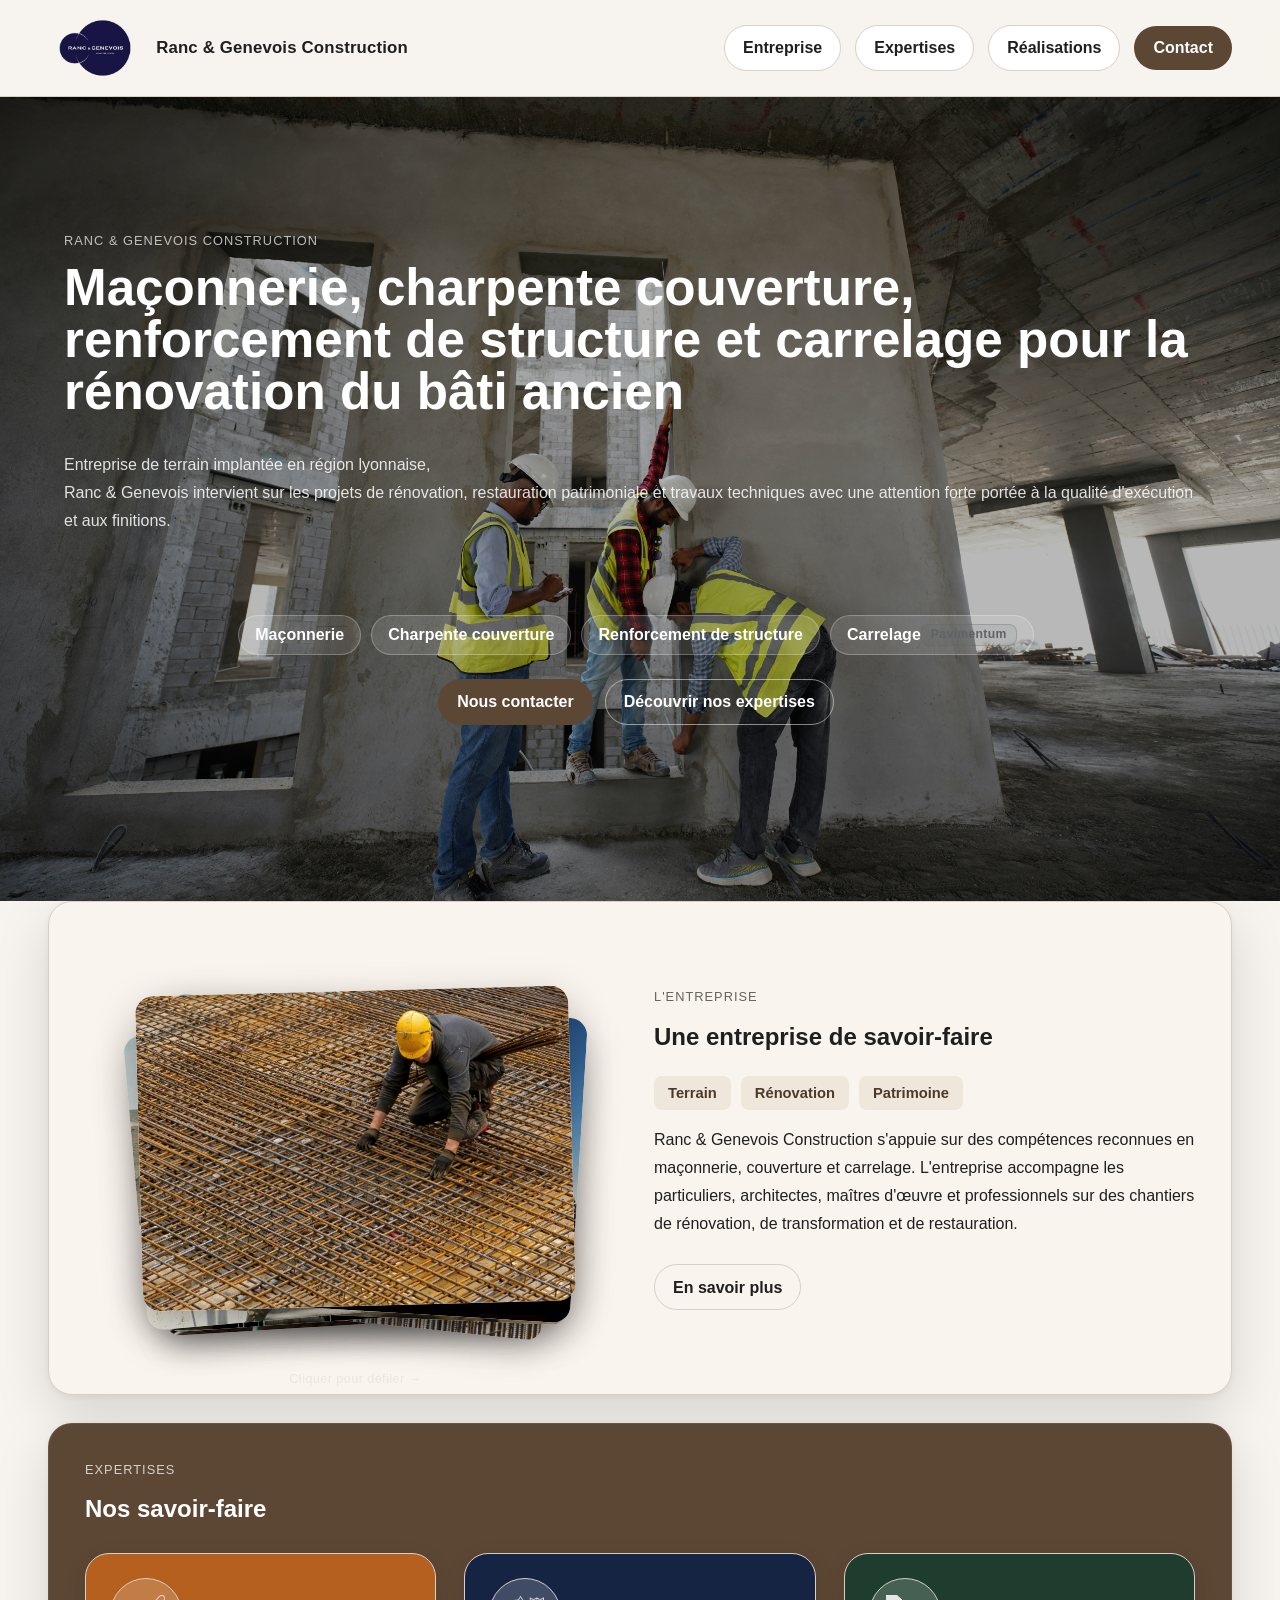
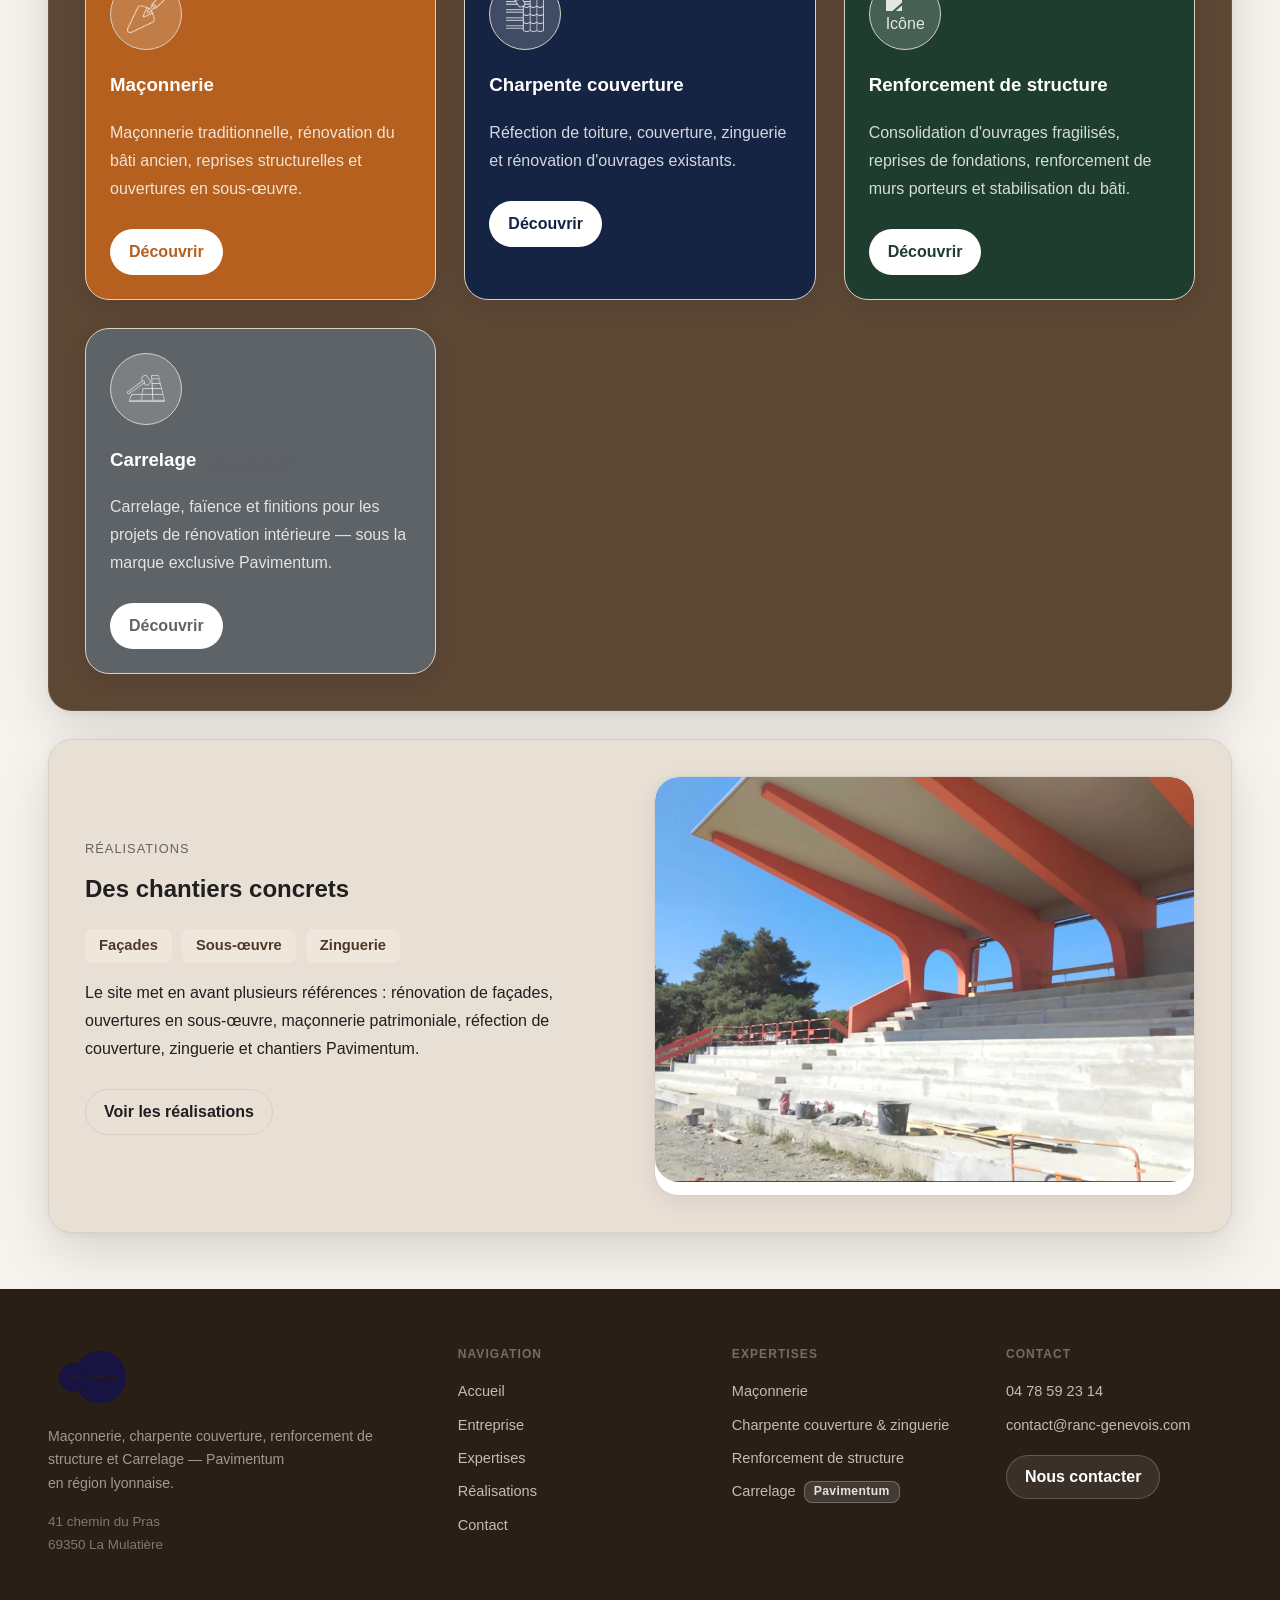
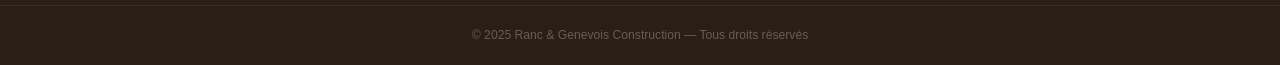
==== commit d14ecc8d: "Update index.html" ====
--- a/index.html
+++ b/index.html
@@ -15,7 +15,7 @@
       <div class="container header-inner">
         <a href="index.html" class="logo">
           <img src="images/logo.png" alt="Logo Ranc & Genevois Construction" />
-          <span class="logo-fallback">Ranc &amp; Genevois</span>
+          <span class="logo-fallback">Ranc &amp; Genevois Construction</span>
         </a>
 
         <button class="menu-toggle" aria-label="Ouvrir le menu">☰</button>
--- a/style.css
+++ b/style.css
@@ -191,6 +191,39 @@
   background: #ebebeb;
   color: var(--accent);
   border-color: rgba(0,0,0,0.10);
+}
+
+/* Couleurs par expertise dans le dropdown */
+.dropdown-menu a[href="maconnerie.html"] {
+  border-left: 3px solid var(--color-maconnerie);
+  color: var(--color-maconnerie);
+}
+.dropdown-menu a[href="maconnerie.html"]:hover {
+  background: color-mix(in srgb, var(--color-maconnerie) 10%, white);
+}
+
+.dropdown-menu a[href="toiture.html"] {
+  border-left: 3px solid var(--color-charpente);
+  color: var(--color-charpente);
+}
+.dropdown-menu a[href="toiture.html"]:hover {
+  background: color-mix(in srgb, var(--color-charpente) 10%, white);
+}
+
+.dropdown-menu a[href="renforcement.html"] {
+  border-left: 3px solid var(--color-renforcement);
+  color: var(--color-renforcement);
+}
+.dropdown-menu a[href="renforcement.html"]:hover {
+  background: color-mix(in srgb, var(--color-renforcement) 10%, white);
+}
+
+.dropdown-menu a[href="carrelage.html"] {
+  border-left: 3px solid var(--color-pavi);
+  color: var(--color-pavi);
+}
+.dropdown-menu a[href="carrelage.html"]:hover {
+  background: color-mix(in srgb, var(--color-pavi) 10%, white);
 }
 
 /* Badge Pavimentum dans le dropdown — visible sur fond clair */
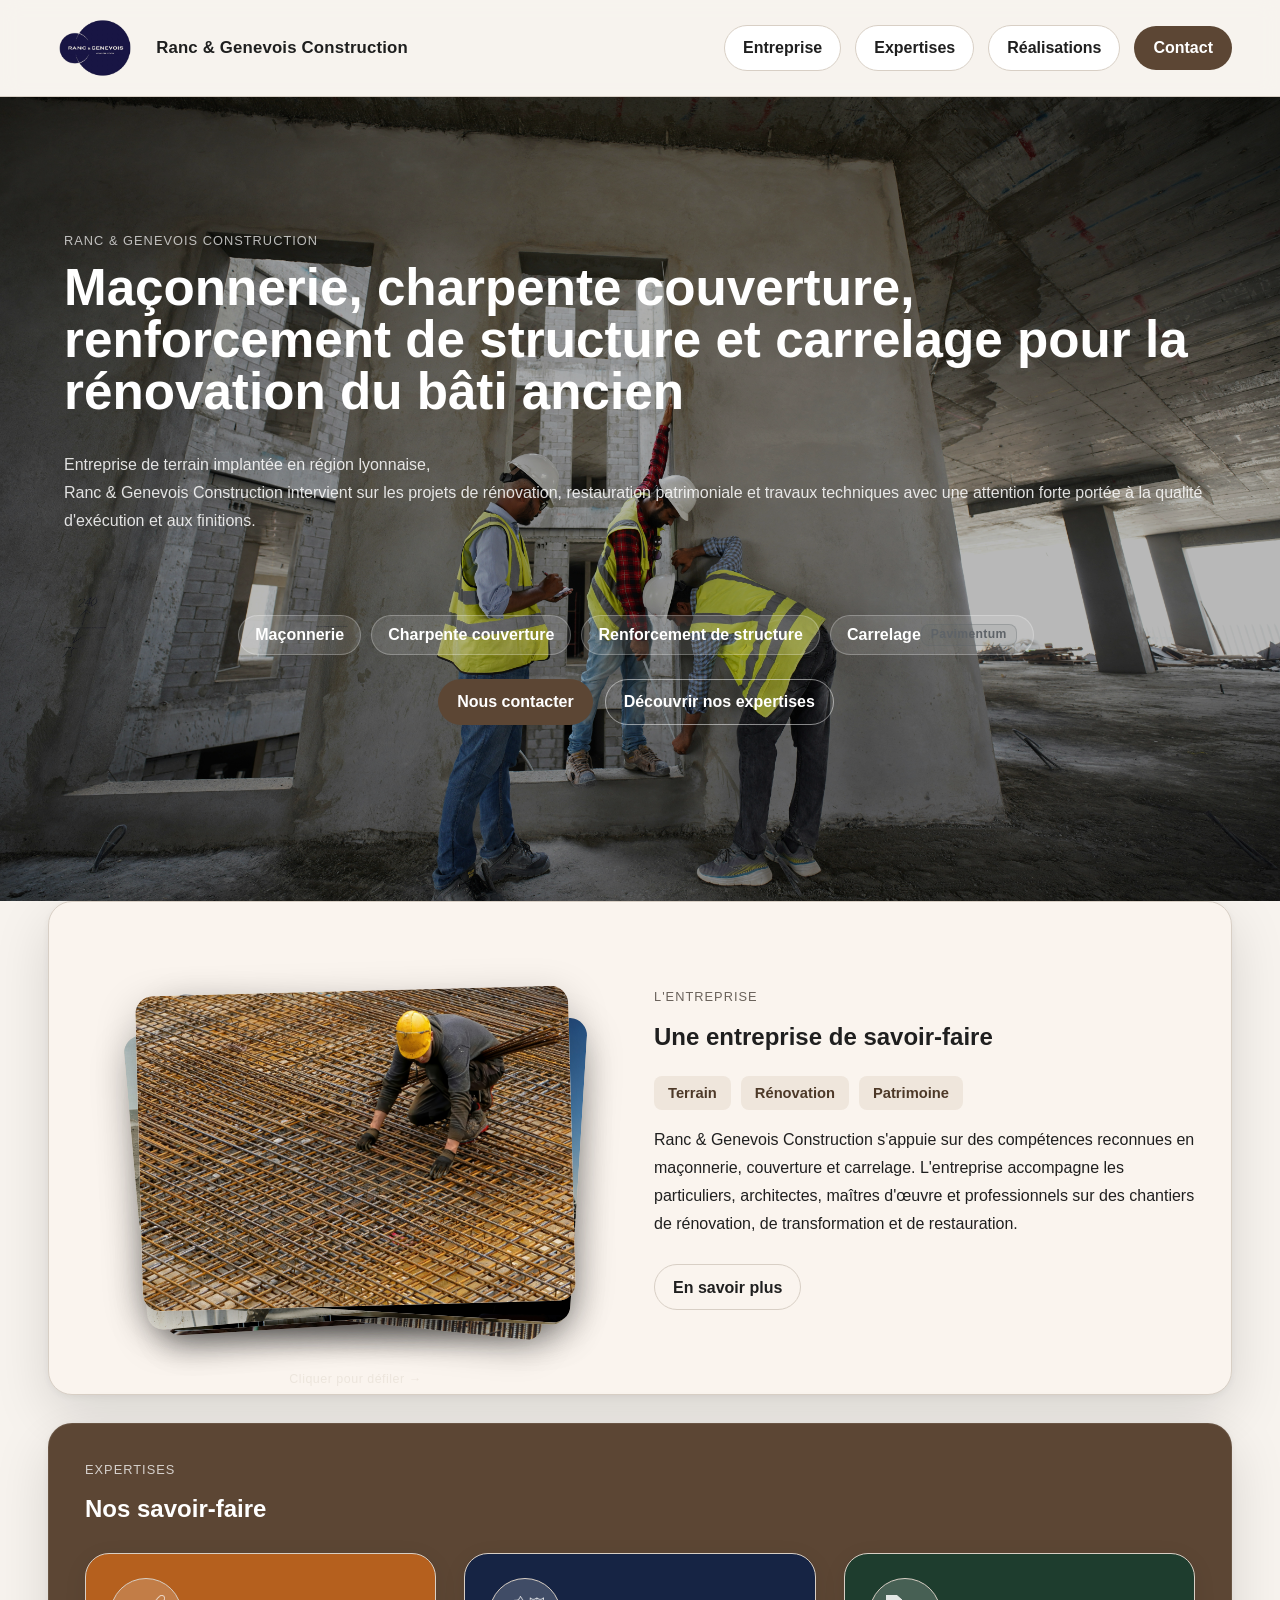
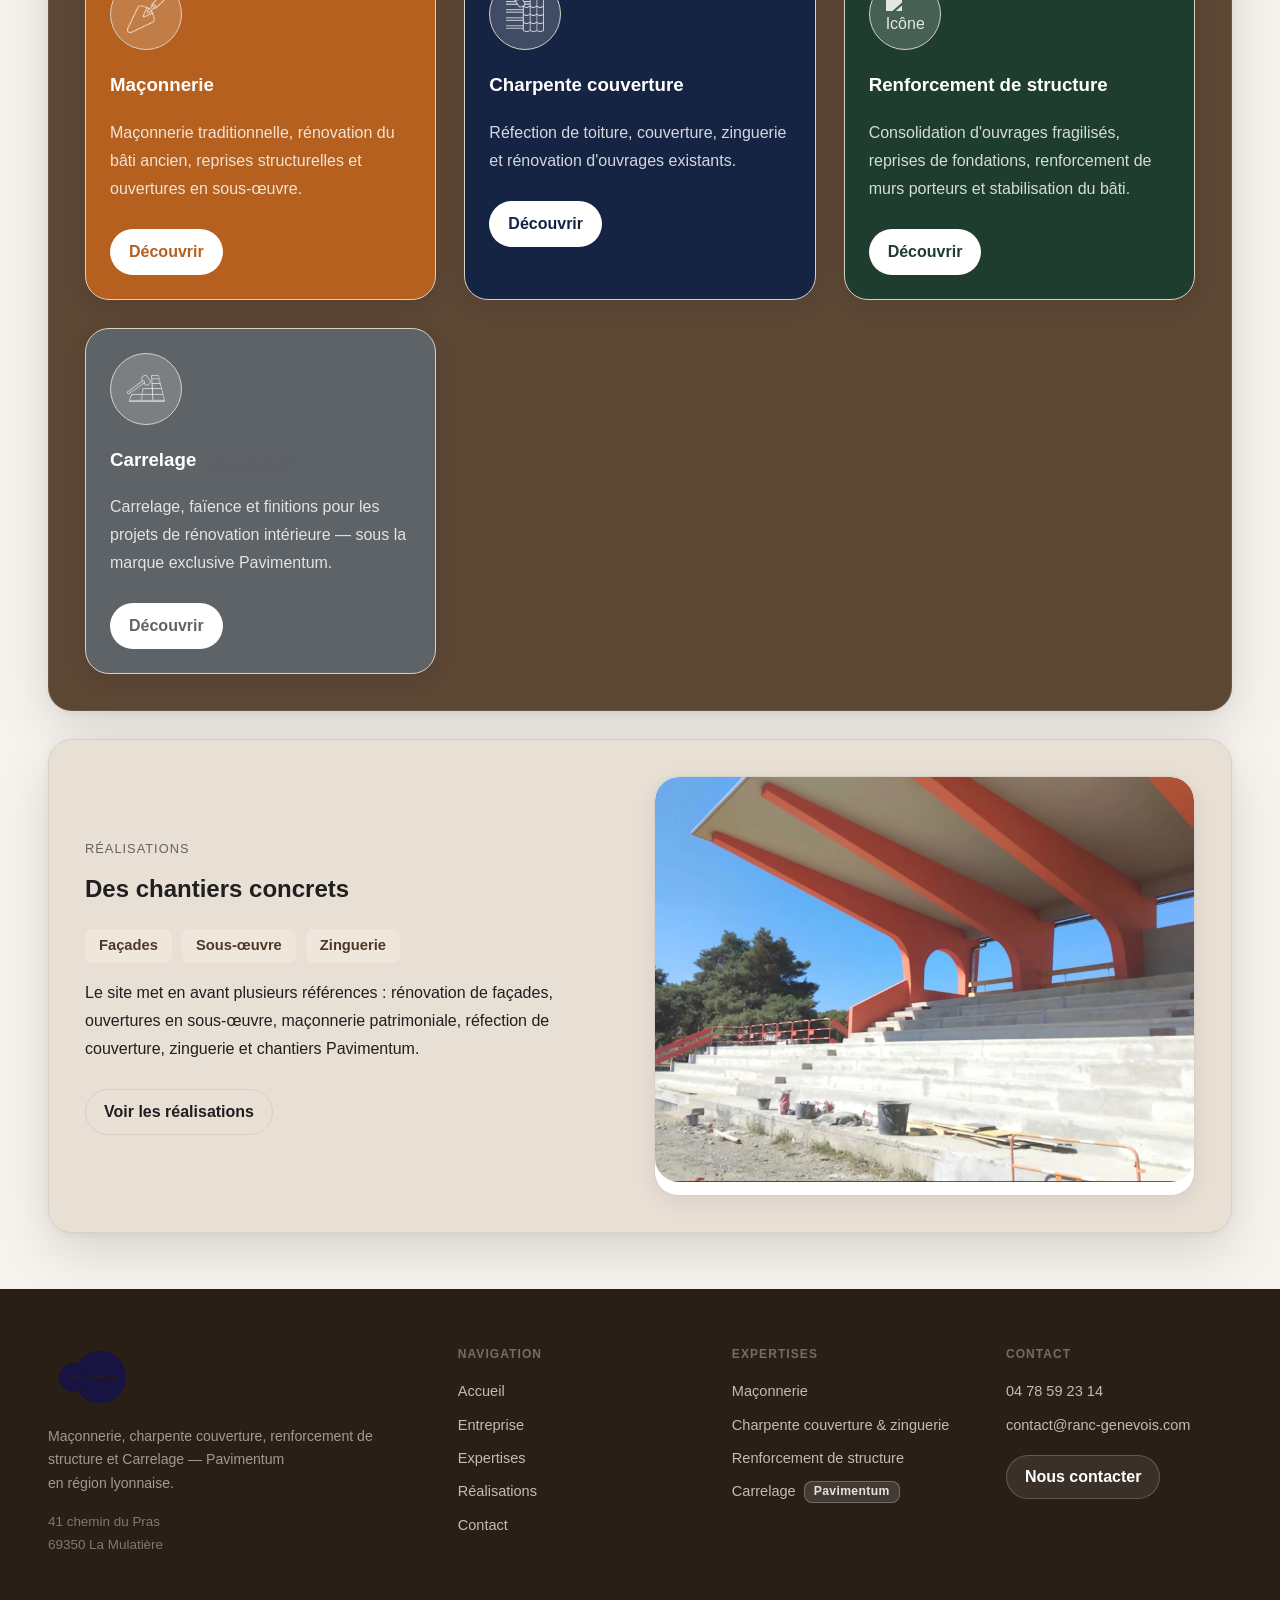
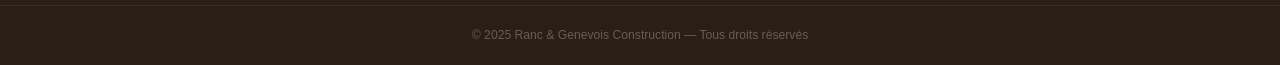
==== commit 097b3aa1: "Update index.html" ====
--- a/index.html
+++ b/index.html
@@ -55,7 +55,7 @@
               <h1>Maçonnerie, charpente couverture, renforcement de structure et carrelage pour la rénovation du bâti ancien</h1>
               <p class="hero-text">
                 Entreprise de terrain implantée en région lyonnaise,<br>
-                Ranc &amp; Genevois intervient sur les projets de rénovation, restauration patrimoniale
+                Ranc &amp; Genevois Construction intervient sur les projets de rénovation, restauration patrimoniale
                 et travaux techniques avec une attention forte portée à la qualité d'exécution et aux finitions.
               </p>
 
@@ -81,25 +81,25 @@
           <div class="stack-card split-grid raised-card">
             <div class="photo-stack" id="photoStack">
               <div class="photo-stack-card" data-index="7">
-                <img src="images/entreprise/stack-7.jpg" alt="Chantier Ranc & Genevois" />
+                <img src="images/entreprise/stack-7.jpg" alt="Chantier Ranc & Genevois Construction" />
               </div>
               <div class="photo-stack-card" data-index="6">
-                <img src="images/entreprise/stack-6.jpg" alt="Chantier Ranc & Genevois" />
+                <img src="images/entreprise/stack-6.jpg" alt="Chantier Ranc & Genevois Construction" />
               </div>
               <div class="photo-stack-card" data-index="5">
-                <img src="images/entreprise/stack-5.jpg" alt="Chantier Ranc & Genevois" />
+                <img src="images/entreprise/stack-5.jpg" alt="Chantier Ranc & Genevois Construction" />
               </div>
               <div class="photo-stack-card" data-index="4">
-                <img src="images/entreprise/stack-4.jpg" alt="Chantier Ranc & Genevois" />
+                <img src="images/entreprise/stack-4.jpg" alt="Chantier Ranc & Genevois Construction" />
               </div>
               <div class="photo-stack-card" data-index="3">
-                <img src="images/entreprise/stack-3.jpg" alt="Chantier Ranc & Genevois" />
+                <img src="images/entreprise/stack-3.jpg" alt="Chantier Ranc & Genevois Construction" />
               </div>
               <div class="photo-stack-card" data-index="2">
-                <img src="images/entreprise/stack-2.jpg" alt="Équipe Ranc & Genevois" />
+                <img src="images/entreprise/stack-2.jpg" alt="Équipe Ranc & Genevois Construction" />
               </div>
               <div class="photo-stack-card" data-index="1">
-                <img src="images/entreprise/stack-1.jpg" alt="Réalisation Ranc & Genevois" />
+                <img src="images/entreprise/stack-1.jpg" alt="Réalisation Ranc & Genevois Construction" />
               </div>
               <div class="photo-stack-hint">Cliquer pour défiler →</div>
             </div>
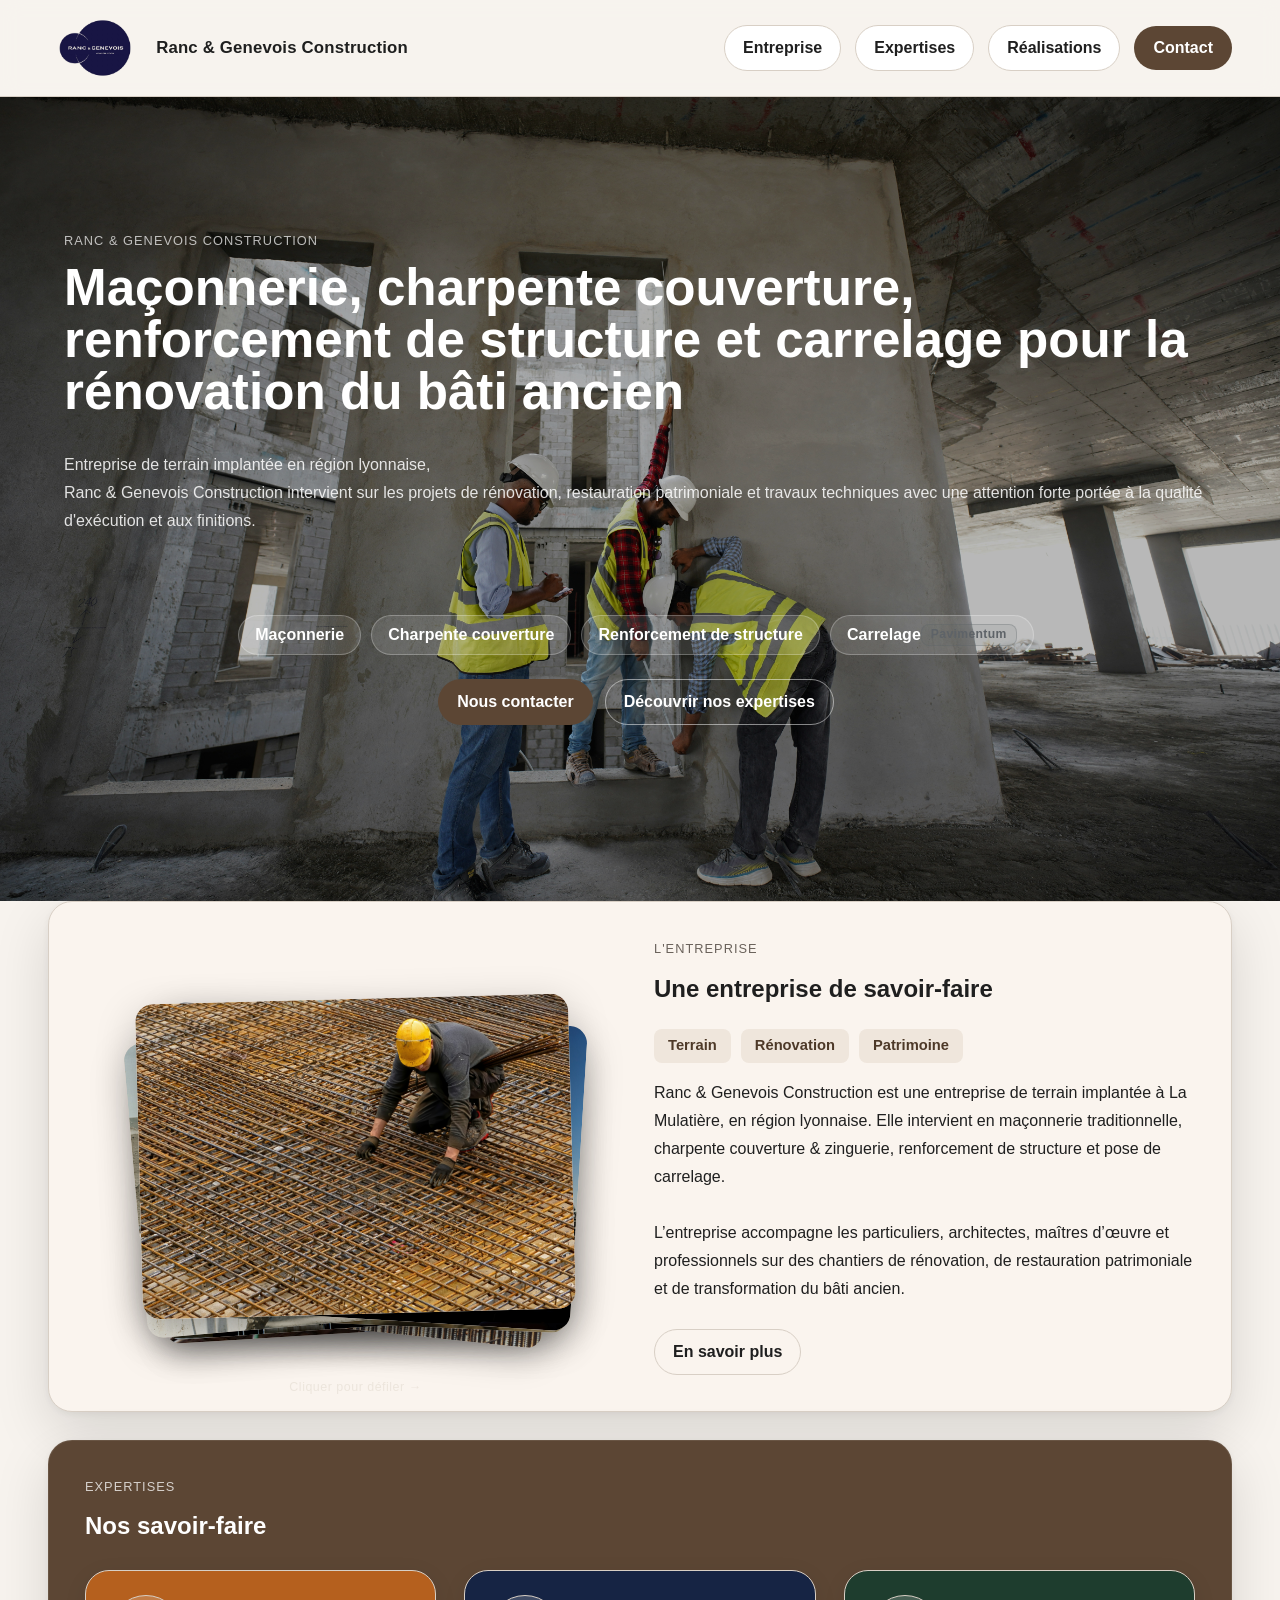
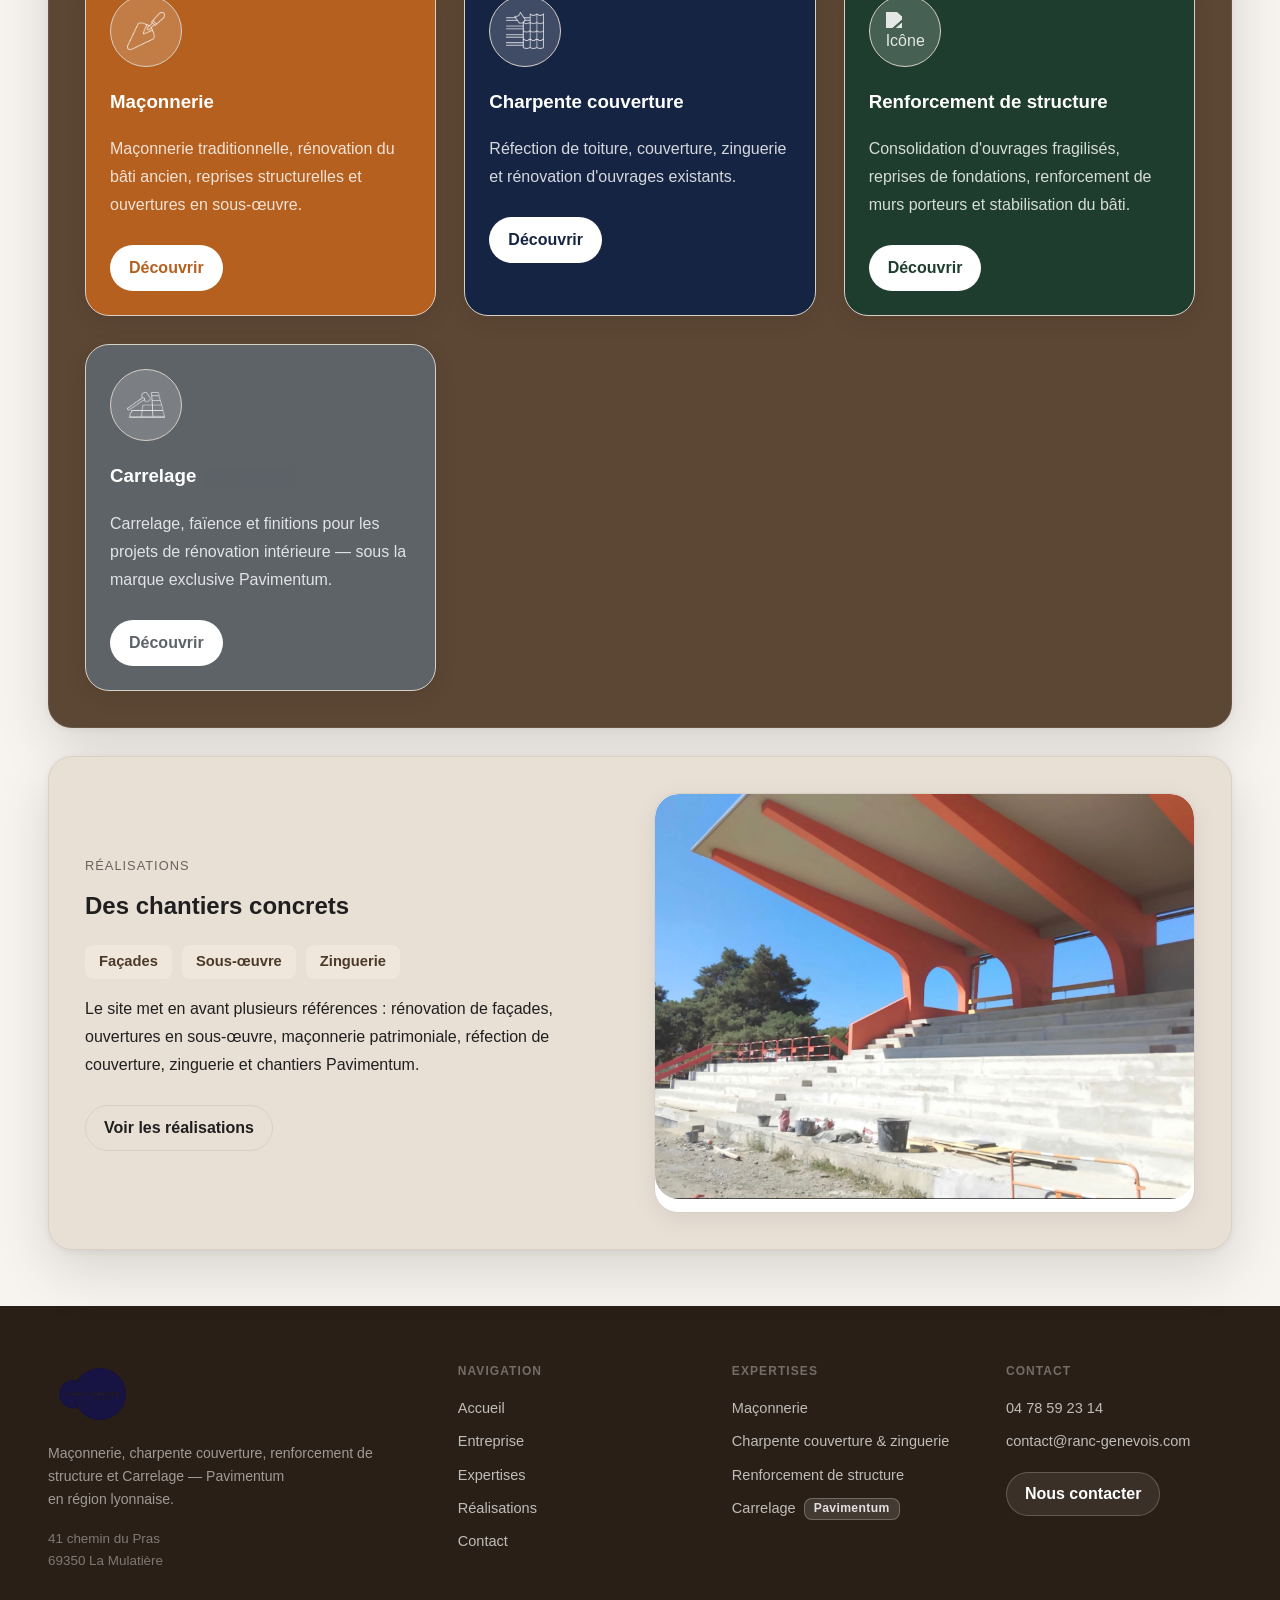
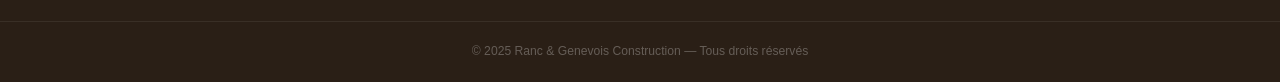
==== commit c37254e8: "Update index.html" ====
--- a/index.html
+++ b/index.html
@@ -115,10 +115,14 @@
               </div>
 
               <p>
-                Ranc &amp; Genevois Construction s'appuie sur des compétences reconnues
-                en maçonnerie, couverture et carrelage. L'entreprise accompagne les
-                particuliers, architectes, maîtres d'œuvre et professionnels sur des
-                chantiers de rénovation, de transformation et de restauration.
+                Ranc &amp; Genevois Construction est une entreprise de terrain implantée
+                à La Mulatière, en région lyonnaise. Elle intervient en maçonnerie
+                traditionnelle, charpente couverture &amp; zinguerie, renforcement
+                de structure et pose de carrelage.
+                <br><br>
+                L’entreprise accompagne les particuliers, architectes, maîtres
+                d’œuvre et professionnels sur des chantiers de rénovation,
+                de restauration patrimoniale et de transformation du bâti ancien.
               </p>
 
               <a href="entreprise.html" class="btn btn-secondary section-btn">En savoir plus</a>
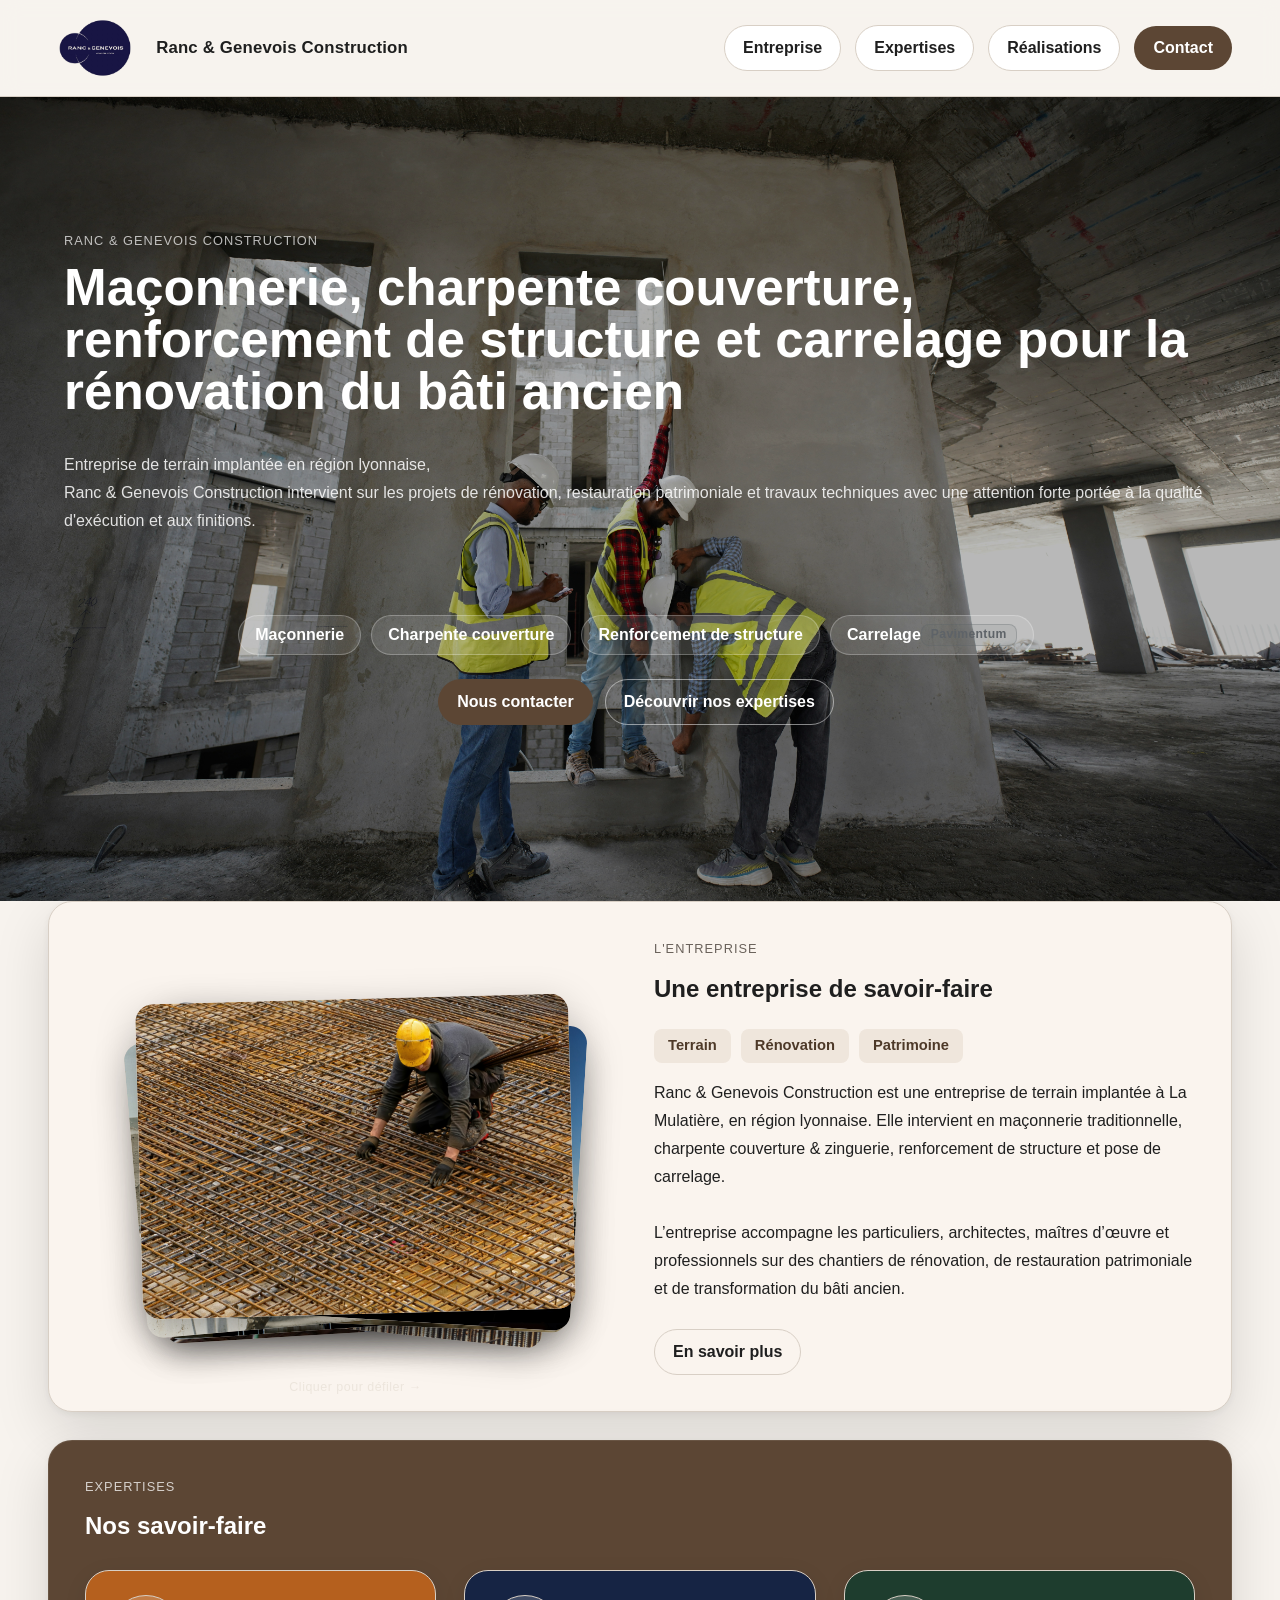
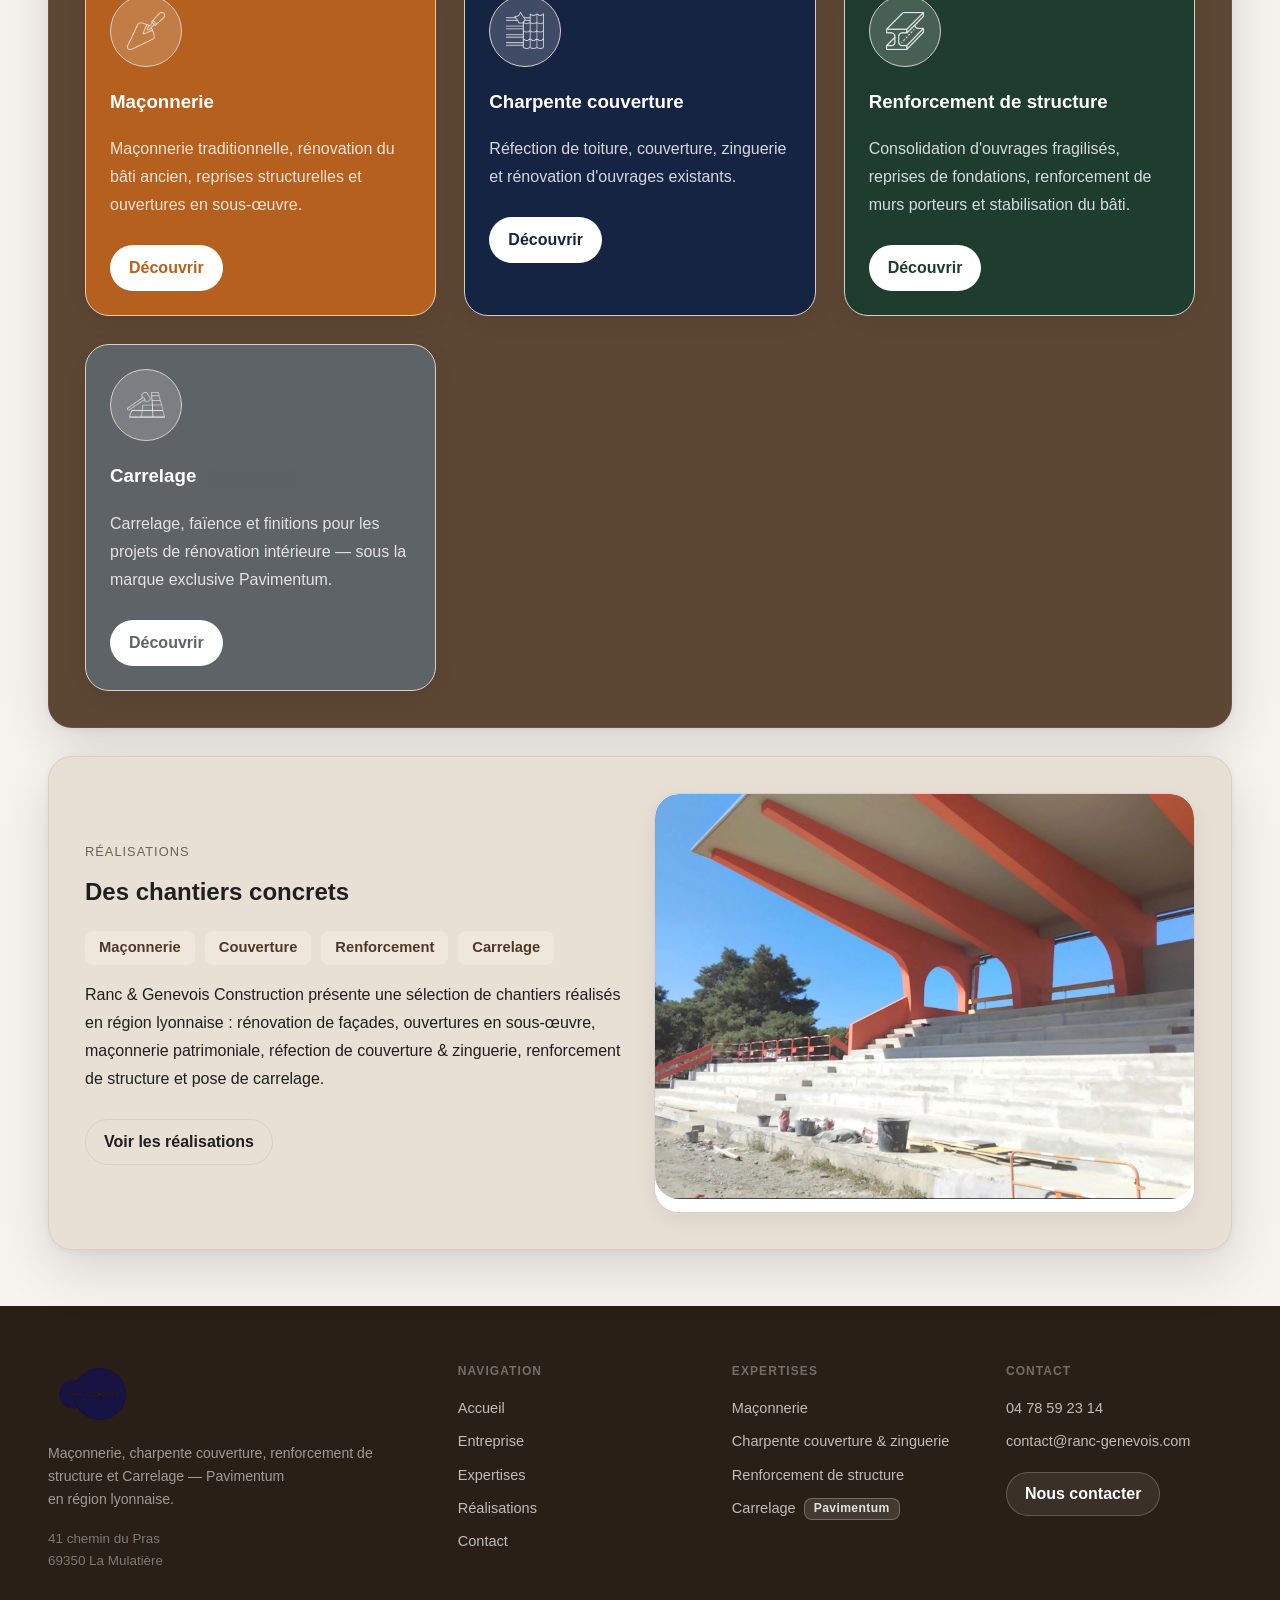
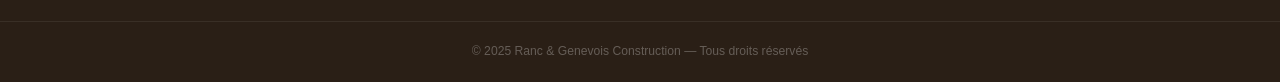
==== commit f3e3c7d6: "Update index.html" ====
--- a/index.html
+++ b/index.html
@@ -200,15 +200,17 @@
               <h2>Des chantiers concrets</h2>
 
               <div class="mini-tags">
-                <span class="mini-tag">Façades</span>
-                <span class="mini-tag">Sous-œuvre</span>
-                <span class="mini-tag">Zinguerie</span>
+                <span class="mini-tag">Maçonnerie</span>
+                <span class="mini-tag">Couverture</span>
+                <span class="mini-tag">Renforcement</span>
+                <span class="mini-tag">Carrelage</span>
               </div>
 
               <p>
-                Le site met en avant plusieurs références : rénovation de
-                façades, ouvertures en sous-œuvre, maçonnerie patrimoniale, réfection
-                de couverture, zinguerie et chantiers Pavimentum.
+                Ranc &amp; Genevois Construction présente une sélection de chantiers
+                réalisés en région lyonnaise : rénovation de façades, ouvertures
+                en sous-œuvre, maçonnerie patrimoniale, réfection de couverture
+                &amp; zinguerie, renforcement de structure et pose de carrelage.
               </p>
 
               <a href="realisations.html" class="btn btn-secondary section-btn">Voir les réalisations</a>
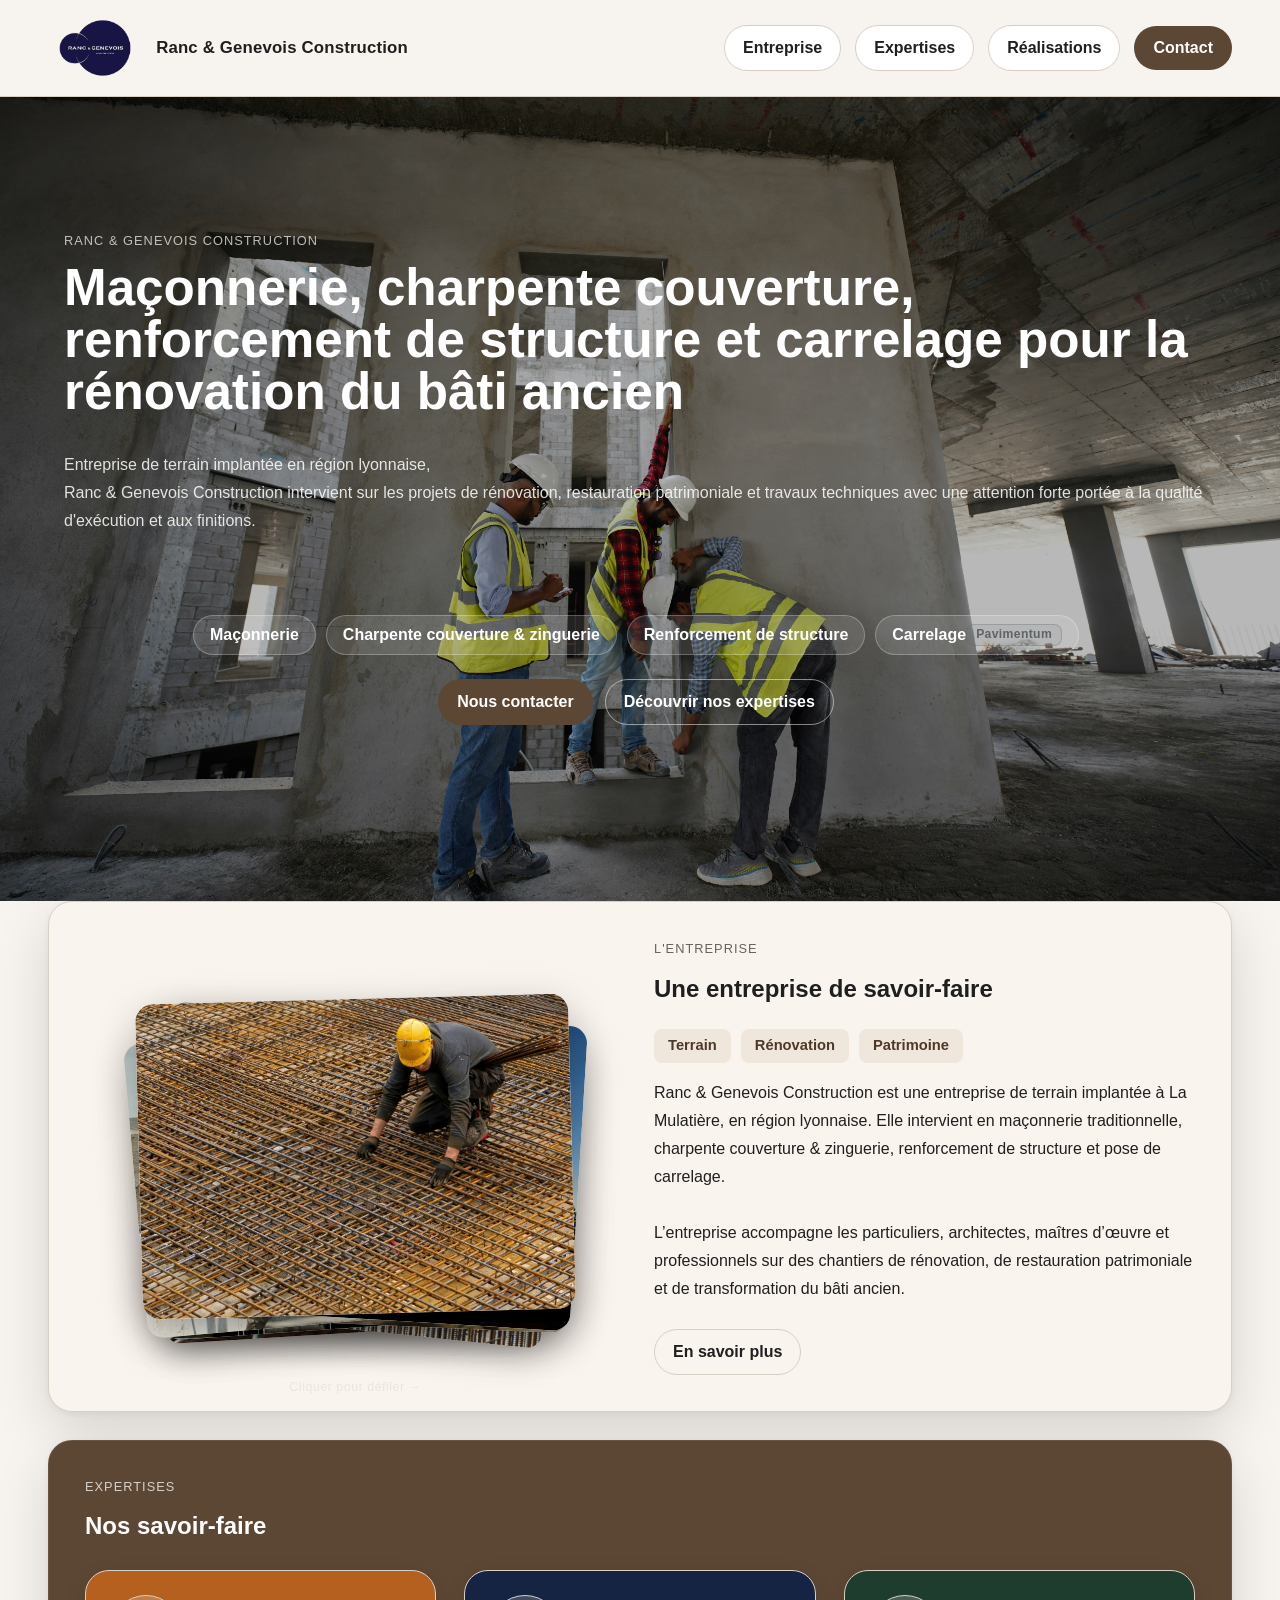
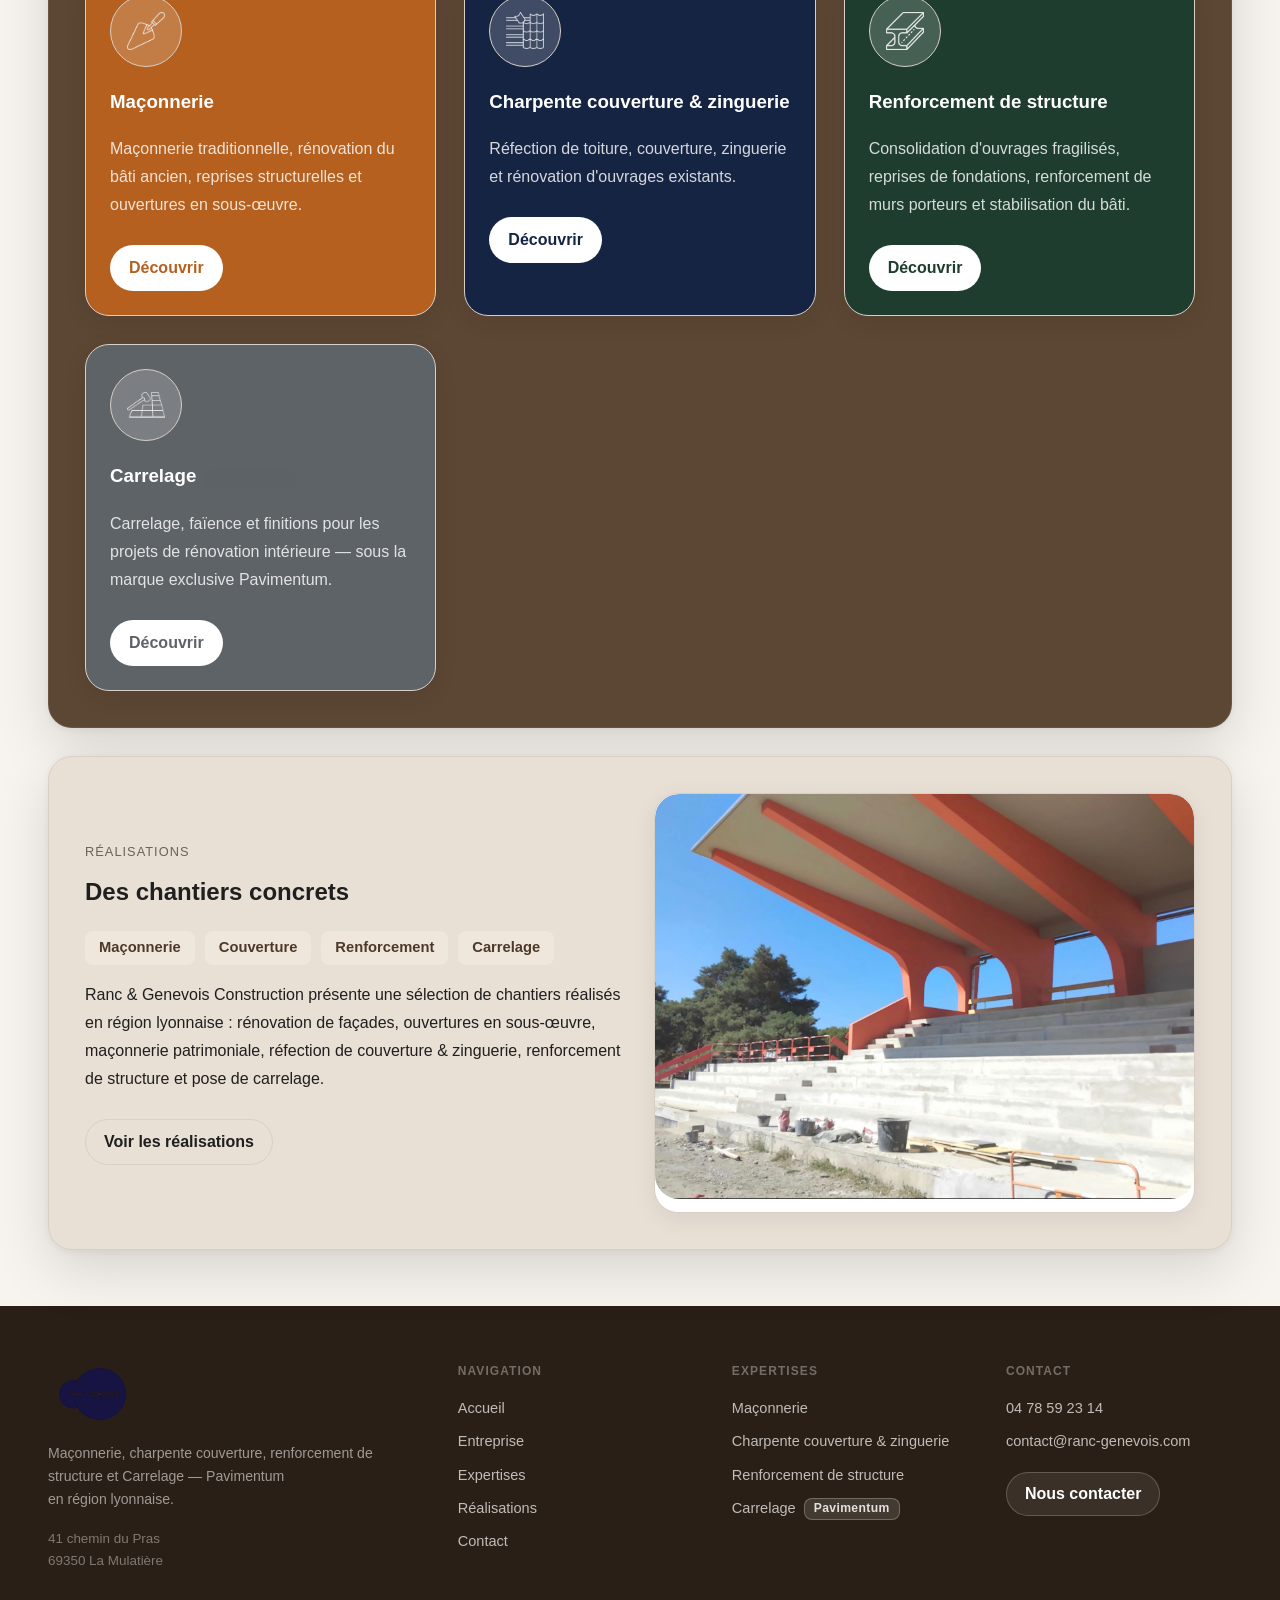
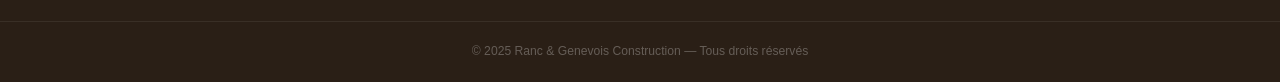
==== commit 03a4a19b: "Update index.html" ====
--- a/index.html
+++ b/index.html
@@ -61,7 +61,7 @@
 
               <div class="hero-tags">
                 <a href="maconnerie.html" class="tag tag-maconnerie">Maçonnerie</a>
-                <a href="toiture.html" class="tag tag-charpente">Charpente couverture</a>
+                <a href="toiture.html" class="tag tag-charpente">Charpente couverture &amp; zinguerie</a>
                 <a href="renforcement.html" class="tag tag-renforcement">Renforcement de structure</a>
                 <a href="carrelage.html" class="tag tag-pavi">Carrelage <span class="dropdown-pavi-badge">Pavimentum</span></a>
               </div>
@@ -156,7 +156,7 @@
                 <div class="icon-circle">
                   <img src="images/icons/toiture.png" alt="Icône charpente couverture" class="icon-image" />
                 </div>
-                <h3>Charpente couverture</h3>
+                <h3>Charpente couverture &amp; zinguerie</h3>
                 <p>
                   Réfection de toiture, couverture, zinguerie et rénovation
                   d'ouvrages existants.
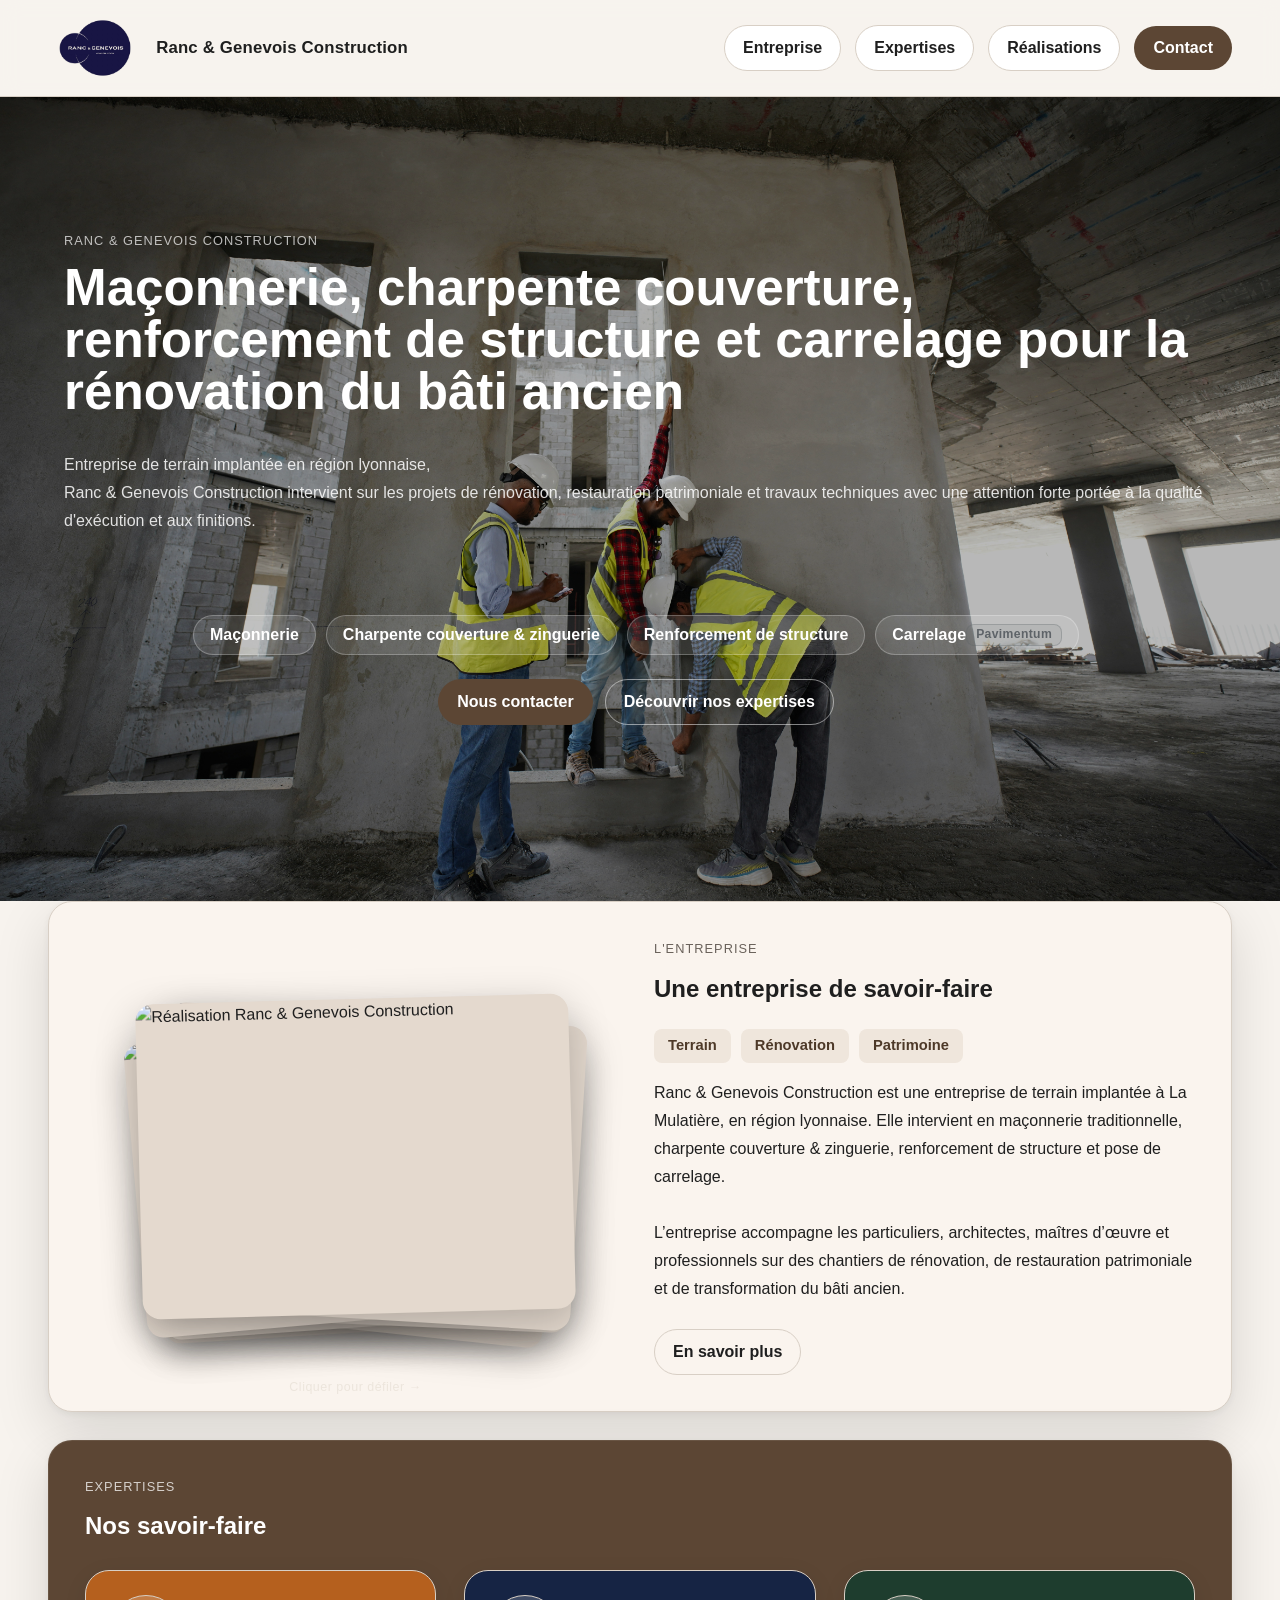
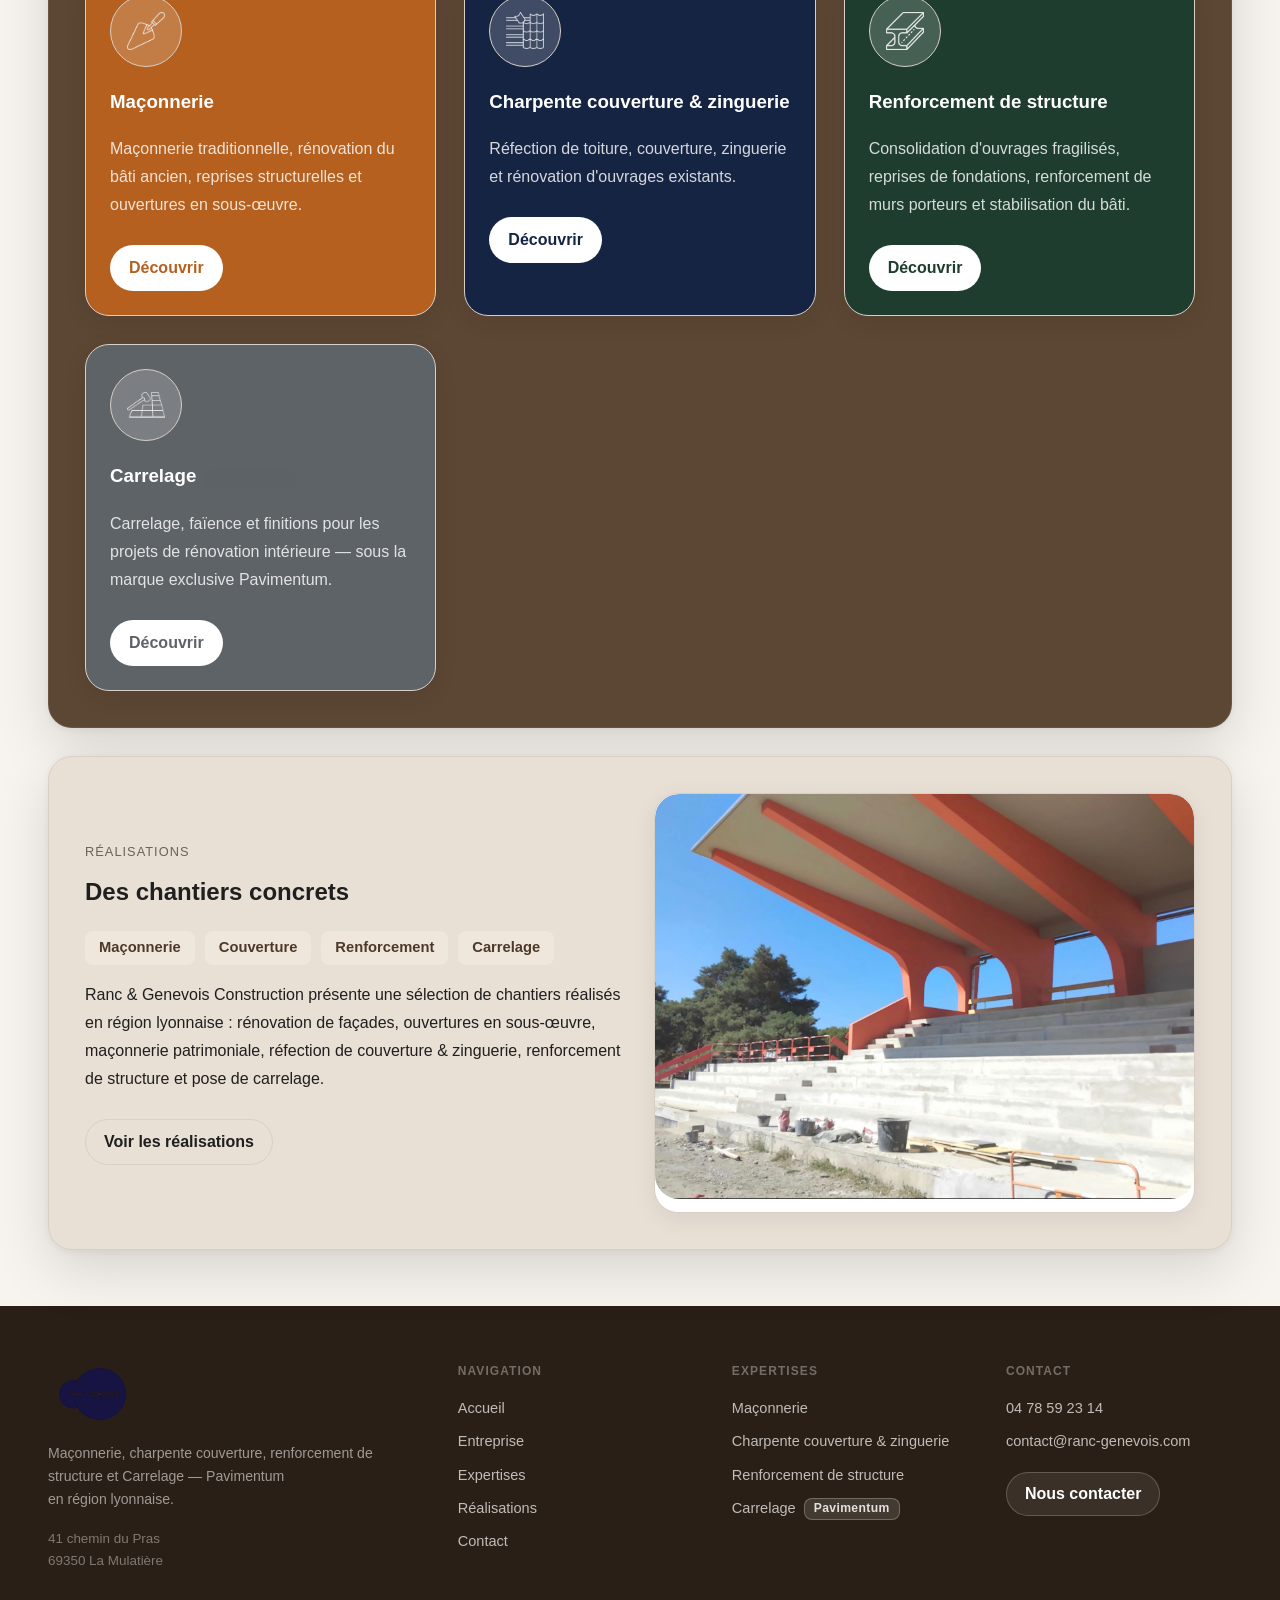
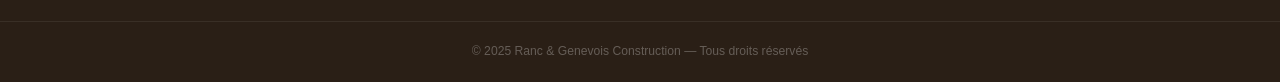
==== commit a6c488e4: "Update index.html" ====
--- a/index.html
+++ b/index.html
@@ -80,26 +80,26 @@
         <div class="container">
           <div class="stack-card split-grid raised-card">
             <div class="photo-stack" id="photoStack">
+              <div class="photo-stack-card" data-index="8">
+                <img src="images/entreprise/stack-8.jpg" alt="Chantier Ranc &amp; Genevois Construction" />
+              </div>
               <div class="photo-stack-card" data-index="7">
-                <img src="images/entreprise/stack-7.jpg" alt="Chantier Ranc & Genevois Construction" />
+                <img src="images/entreprise/stack-7.jpg" alt="Chantier Ranc &amp; Genevois Construction" />
               </div>
               <div class="photo-stack-card" data-index="6">
-                <img src="images/entreprise/stack-6.jpg" alt="Chantier Ranc & Genevois Construction" />
+                <img src="images/entreprise/stack-6.jpg" alt="Chantier Ranc &amp; Genevois Construction" />
               </div>
               <div class="photo-stack-card" data-index="5">
-                <img src="images/entreprise/stack-5.jpg" alt="Chantier Ranc & Genevois Construction" />
+                <img src="images/entreprise/stack-5.jpg" alt="Chantier Ranc &amp; Genevois Construction" />
               </div>
               <div class="photo-stack-card" data-index="4">
-                <img src="images/entreprise/stack-4.jpg" alt="Chantier Ranc & Genevois Construction" />
-              </div>
-              <div class="photo-stack-card" data-index="3">
-                <img src="images/entreprise/stack-3.jpg" alt="Chantier Ranc & Genevois Construction" />
+                <img src="images/entreprise/stack-4.jpg" alt="Chantier Ranc &amp; Genevois Construction" />
               </div>
               <div class="photo-stack-card" data-index="2">
-                <img src="images/entreprise/stack-2.jpg" alt="Équipe Ranc & Genevois Construction" />
+                <img src="images/entreprise/stack-2.jpg" alt="Équipe Ranc &amp; Genevois Construction" />
               </div>
               <div class="photo-stack-card" data-index="1">
-                <img src="images/entreprise/stack-1.jpg" alt="Réalisation Ranc & Genevois Construction" />
+                <img src="images/entreprise/stack-1.jpg" alt="Réalisation Ranc &amp; Genevois Construction" />
               </div>
               <div class="photo-stack-hint">Cliquer pour défiler →</div>
             </div>
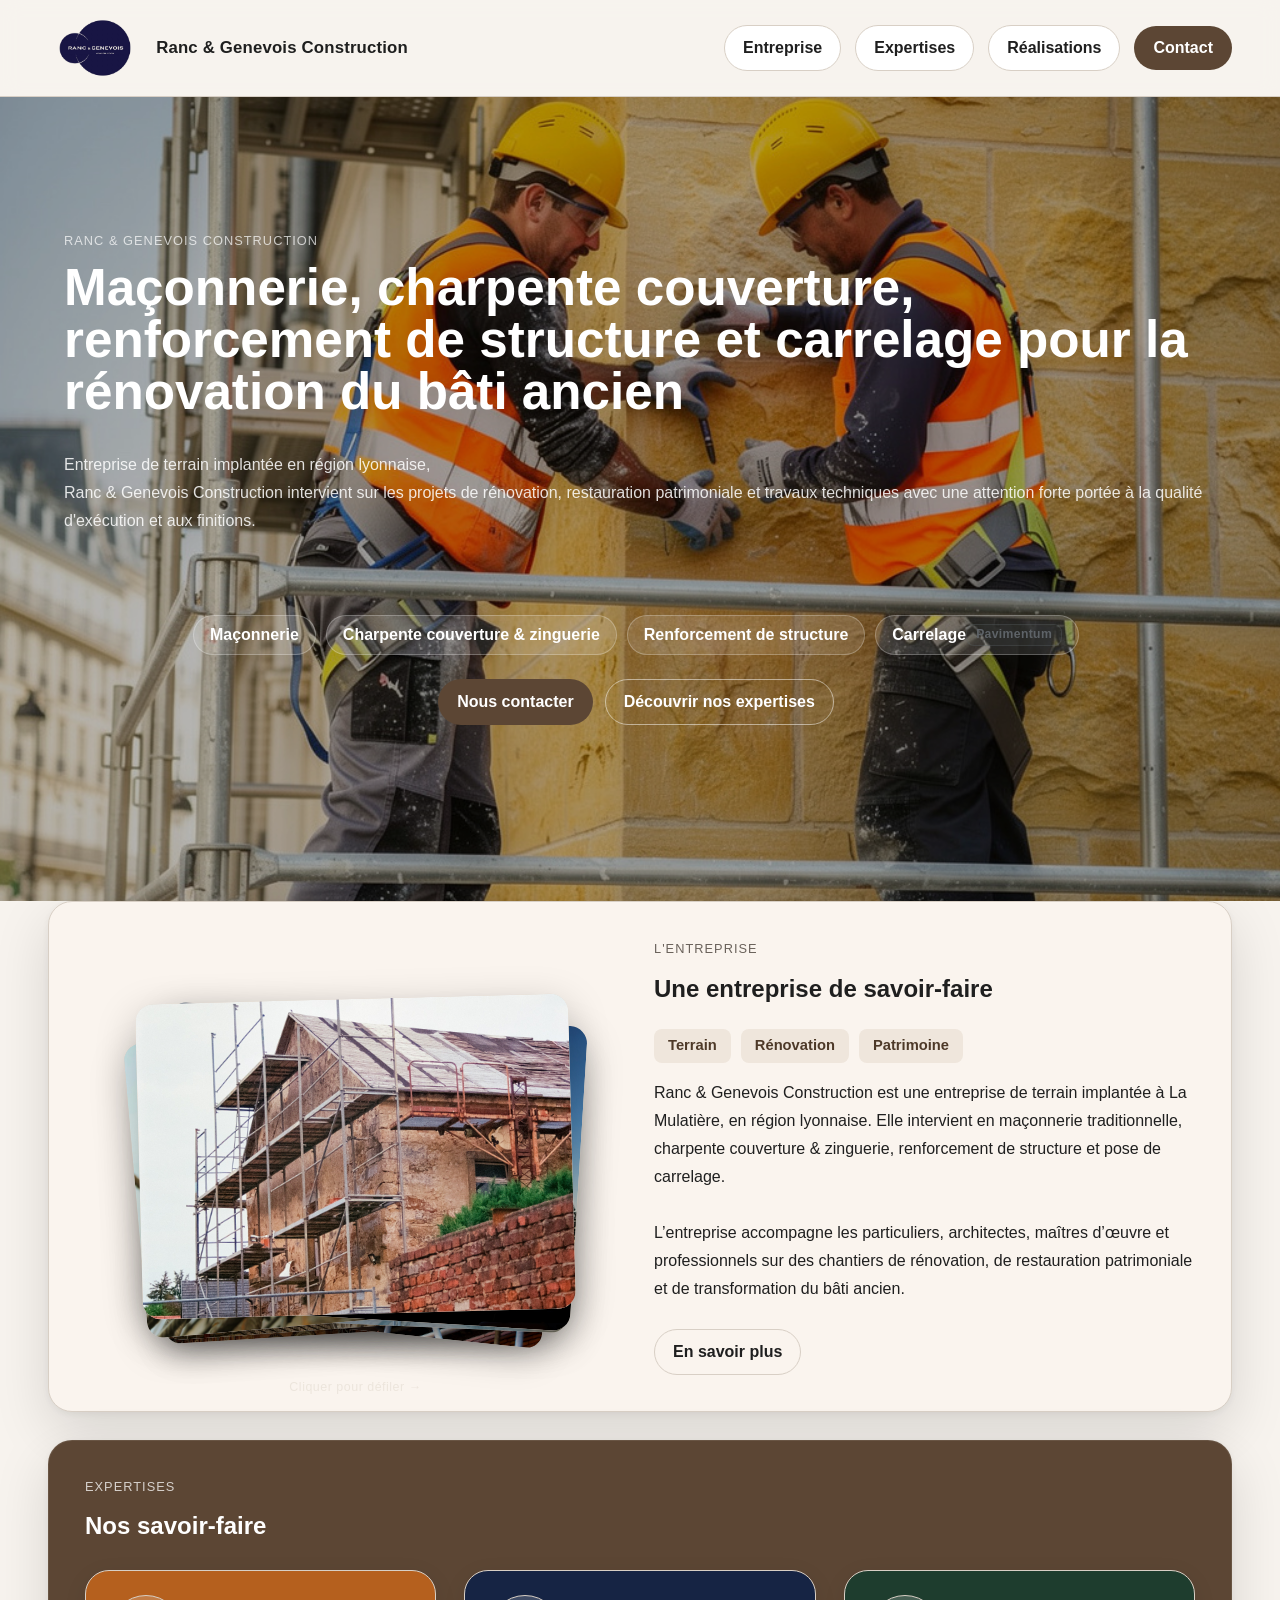
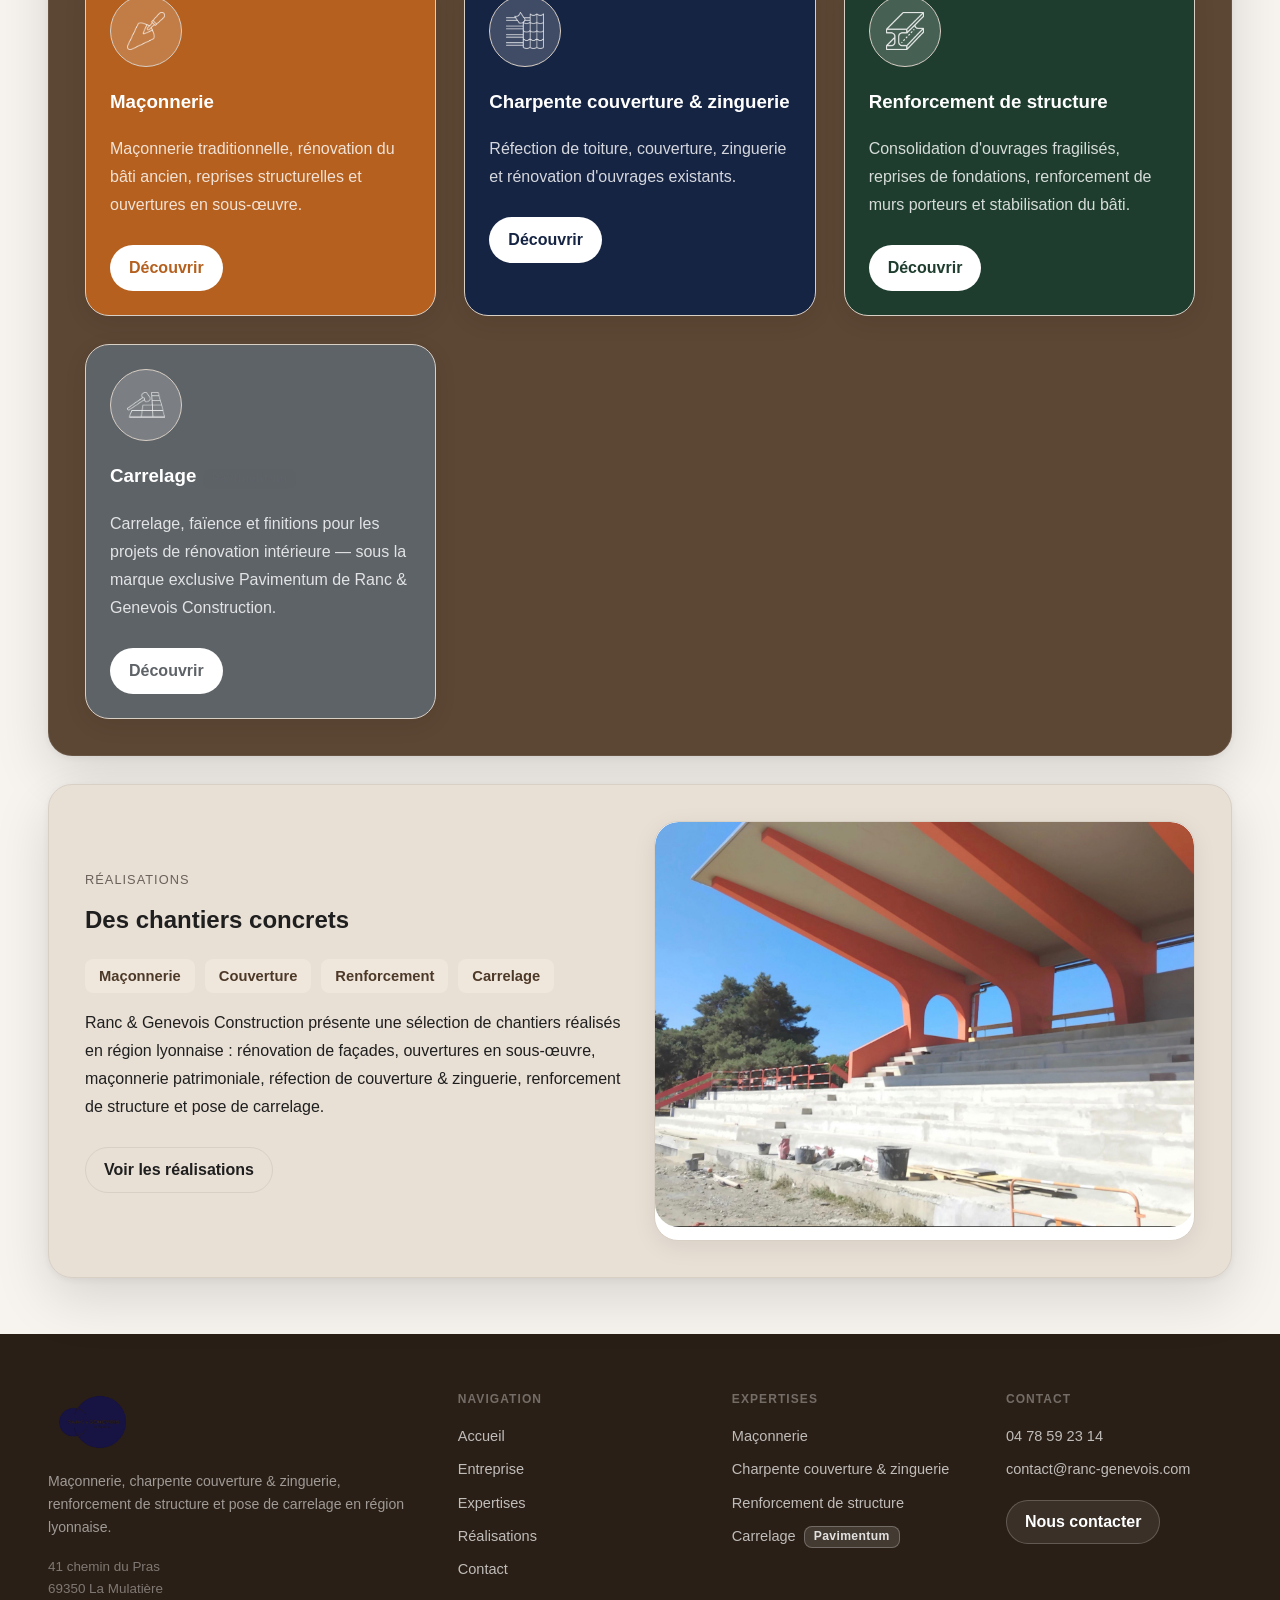
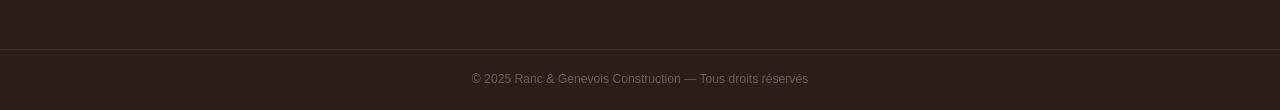
==== commit 97f3125c: "Update index.html" ====
--- a/index.html
+++ b/index.html
@@ -178,12 +178,12 @@
 
               <article class="card expertise-card expertise-card-pavi">
                 <div class="icon-circle">
-                  <img src="images/icons/carrelage.png" alt="Icône Pavimentum" class="icon-image" />
+                  <img src="images/icons/carrelage.png" alt="Icône carrelage Pavimentum" class="icon-image" />
                 </div>
                 <h3>Carrelage <span class="dropdown-pavi-badge">Pavimentum</span></h3>
                 <p>
                   Carrelage, faïence et finitions pour les projets de rénovation
-                  intérieure — sous la marque exclusive Pavimentum.
+                  intérieure — sous la marque exclusive Pavimentum de Ranc &amp; Genevois Construction.
                 </p>
                 <a href="carrelage.html" class="btn btn-secondary section-btn">Découvrir</a>
               </article>
@@ -231,7 +231,7 @@
           <a href="index.html" class="footer-logo-link">
             <img src="images/logo.png" alt="Logo Ranc &amp; Genevois Construction" class="footer-logo-img" />
           </a>
-          <p class="footer-tagline">Maçonnerie, charpente couverture, renforcement de structure et Carrelage — Pavimentum<br>en région lyonnaise.</p>
+          <p class="footer-tagline">Maçonnerie, charpente couverture &amp; zinguerie, renforcement de structure et pose de carrelage en région lyonnaise.</p>
           <address class="footer-address">
             41 chemin du Pras<br>
             69350 La Mulatière
--- a/style.css
+++ b/style.css
@@ -480,12 +480,11 @@
 .mini-tag {
   display: inline-flex;
   align-items: center;
+  justify-content: center;
+  line-height: 1;
   border-radius: 999px;
   font-weight: 700;
-}
-
-.mini-tag {
-  border-radius: 8px;
+  vertical-align: middle;
 }
 
 .tag {
@@ -509,13 +508,16 @@
 }
 
 .mini-tag {
-  min-height: 34px;
+  height: 34px;
   padding: 0 14px;
   background: #efe6dc;
   color: #4d3928;
   font-size: 0.92rem;
-  /* Non-cliquable : coins légèrement carrés */
   border-radius: 8px;
+  display: inline-flex;
+  align-items: center;
+  justify-content: center;
+  line-height: 1;
 }
 
 /* ── Couleurs par expertise sur les .tag ── */
@@ -535,22 +537,61 @@
   color: #fff;
 }
 
+/* ── Base commune tous les mini-tags ── */
+.mini-tag,
+a.mini-tag,
+span.mini-tag {
+  display: inline-flex !important;
+  align-items: center !important;
+  justify-content: center !important;
+  line-height: 1 !important;
+  height: 34px;
+  padding: 0 14px;
+  font-size: 0.92rem;
+  font-weight: 700;
+  white-space: nowrap;
+}
+
 /* ── Couleurs par expertise sur les .mini-tag ── */
 .mini-tag-maconnerie {
   background: var(--color-maconnerie);
   color: #fff;
+  border-radius: 999px;
 }
 .mini-tag-charpente {
   background: var(--color-charpente);
   color: #fff;
+  border-radius: 999px;
 }
 .mini-tag-pavi {
   background: var(--color-pavi);
   color: #fff;
+  border-radius: 999px;
 }
 .mini-tag-renforcement {
   background: var(--color-renforcement);
   color: #fff;
+  border-radius: 999px;
+}
+
+/* Tags expertise cliquables */
+a.mini-tag.tag-link {
+  text-decoration: none;
+  cursor: pointer;
+  transition: opacity 0.2s, transform 0.15s;
+  display: inline-flex;
+}
+a.mini-tag.tag-link:hover {
+  opacity: 0.82;
+  transform: translateY(-1px);
+}
+
+/* Tags non-expertise (beige, coins moins arrondis, non cliquable) */
+span.mini-tag:not([class*="mini-tag-"]) {
+  background: #efe6dc;
+  color: #4d3928;
+  border-radius: 8px;
+  cursor: default;
 }
 
 /* ── Couleurs par expertise sur les .nav-pill (liens quick) ── */
@@ -1033,14 +1074,15 @@
 
 .project-gallery {
   display: grid;
-  gap: 12px;
+  gap: 10px;
+  padding: 0 34px 34px;
 }
 
 .project-gallery img {
   width: 100%;
-  height: 320px;
+  height: 200px;
   object-fit: cover;
-  border-radius: 18px;
+  border-radius: 14px;
   border: 1px solid var(--border);
   background: var(--muted);
   display: block;
@@ -1049,8 +1091,19 @@
 .gallery-1 {
   grid-template-columns: 1fr;
 }
+.gallery-1 img {
+  height: 260px;
+}
 
 .gallery-2 {
+  grid-template-columns: 1fr 1fr;
+}
+
+.gallery-3 {
+  grid-template-columns: 1fr 1fr 1fr;
+}
+
+.gallery-4 {
   grid-template-columns: 1fr 1fr;
 }
 
@@ -2144,3 +2197,90 @@
     padding: 44px 0 56px;
   }
 }
+
+/* ══════════════════════════════════════
+   CARROUSEL RÉALISATIONS
+══════════════════════════════════════ */
+.project-carousel {
+  position: relative;
+  overflow: hidden;
+  margin: 10px 34px 34px;
+  border-radius: 18px;
+}
+
+.carousel-track {
+  display: flex;
+  transition: transform 0.35s ease;
+}
+
+.carousel-track img {
+  flex: 0 0 100%;
+  width: 100%;
+  height: 280px;
+  object-fit: cover;
+  border-radius: 18px;
+  display: block;
+}
+
+.carousel-prev,
+.carousel-next {
+  position: absolute;
+  top: 50%;
+  transform: translateY(-50%);
+  background: rgba(255,255,255,0.85);
+  border: none;
+  border-radius: 50%;
+  width: 36px;
+  height: 36px;
+  font-size: 1.4rem;
+  line-height: 1;
+  cursor: pointer;
+  display: flex;
+  align-items: center;
+  justify-content: center;
+  z-index: 2;
+  box-shadow: 0 2px 8px rgba(0,0,0,0.15);
+  transition: background 0.2s;
+}
+.carousel-prev:hover,
+.carousel-next:hover {
+  background: #fff;
+}
+.carousel-prev { left: 10px; }
+.carousel-next { right: 10px; }
+
+/* Cacher les flèches s'il n'y a qu'une seule image */
+.carousel-single .carousel-prev,
+.carousel-single .carousel-next {
+  display: none;
+}
+
+.carousel-dots {
+  display: flex;
+  justify-content: center;
+  gap: 6px;
+  padding: 8px 0 0;
+}
+.carousel-dot {
+  width: 7px;
+  height: 7px;
+  border-radius: 50%;
+  background: var(--border);
+  cursor: pointer;
+  transition: background 0.2s;
+}
+.carousel-dot.active {
+  background: var(--accent);
+}
+
+/* Tags cliquables */
+a.mini-tag.tag-link {
+  text-decoration: none;
+  cursor: pointer;
+  transition: opacity 0.2s, transform 0.15s;
+  display: inline-block;
+}
+a.mini-tag.tag-link:hover {
+  opacity: 0.8;
+  transform: translateY(-1px);
+}
